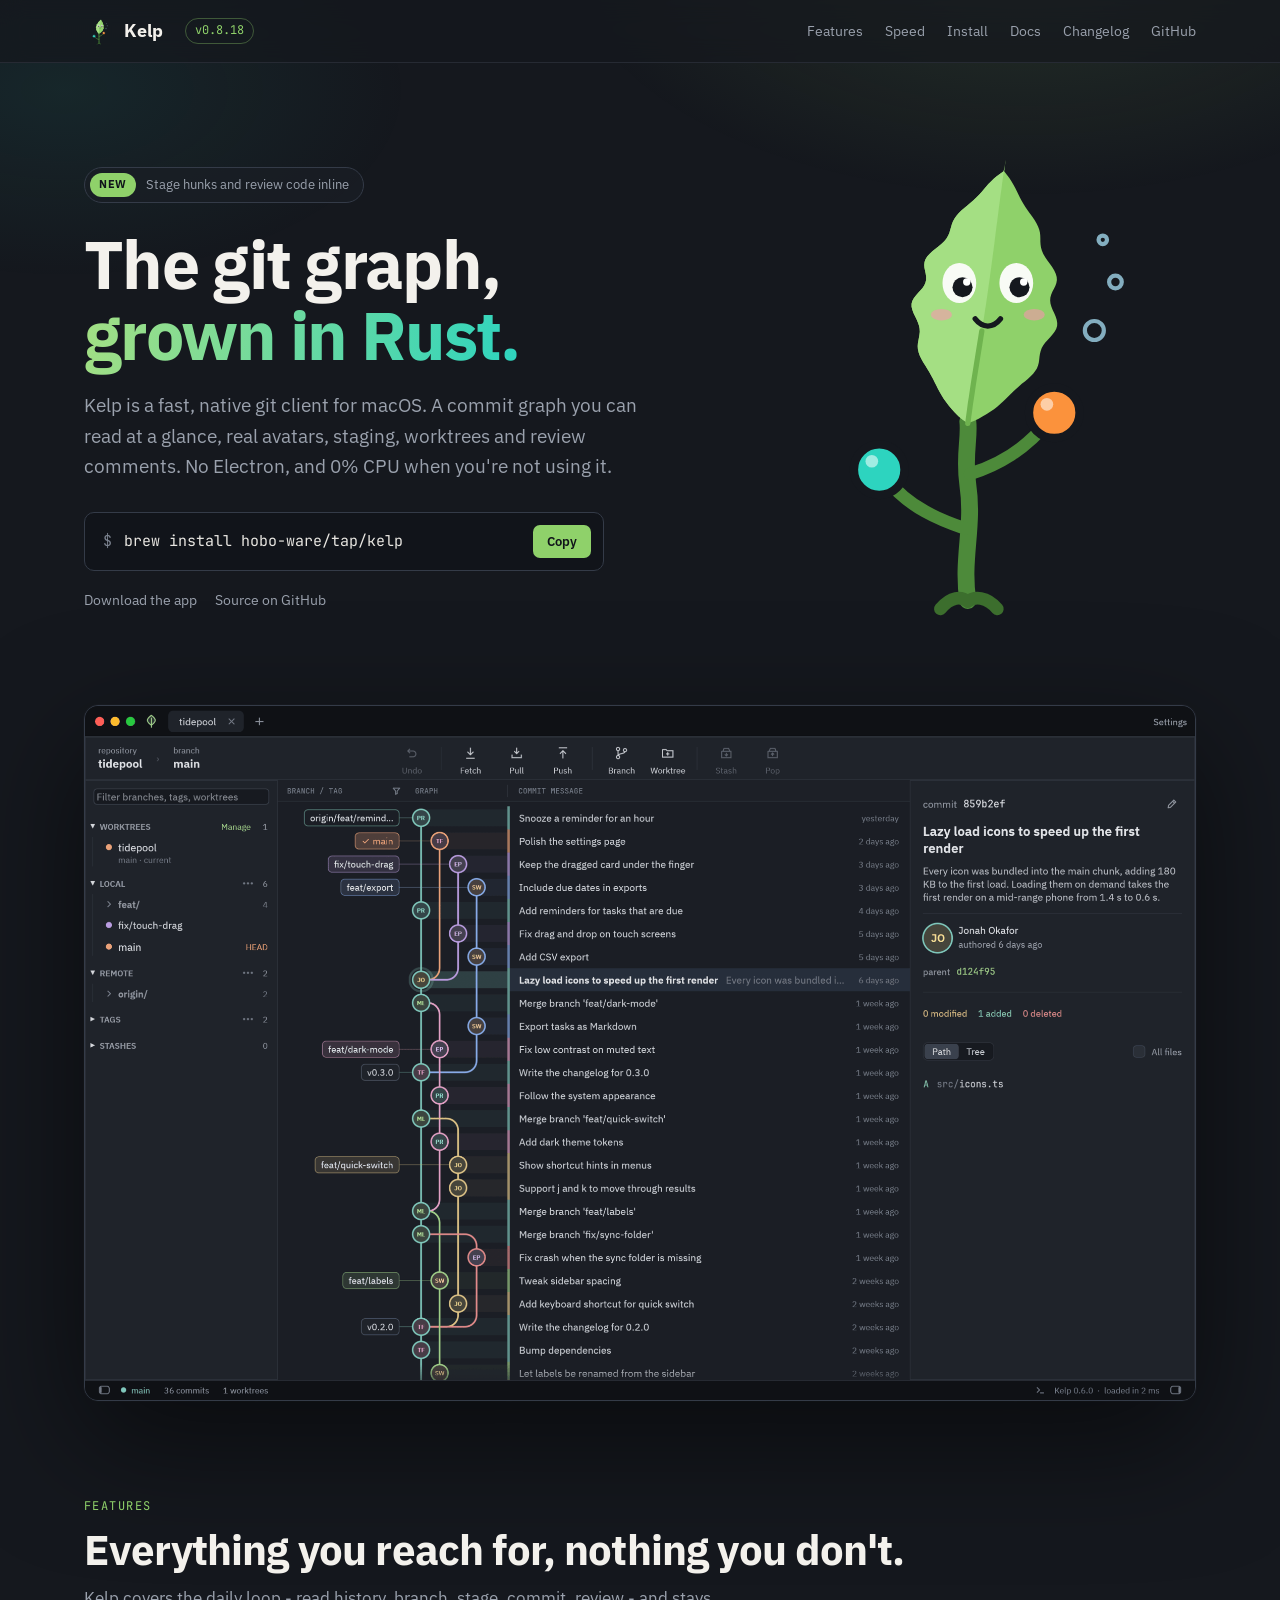
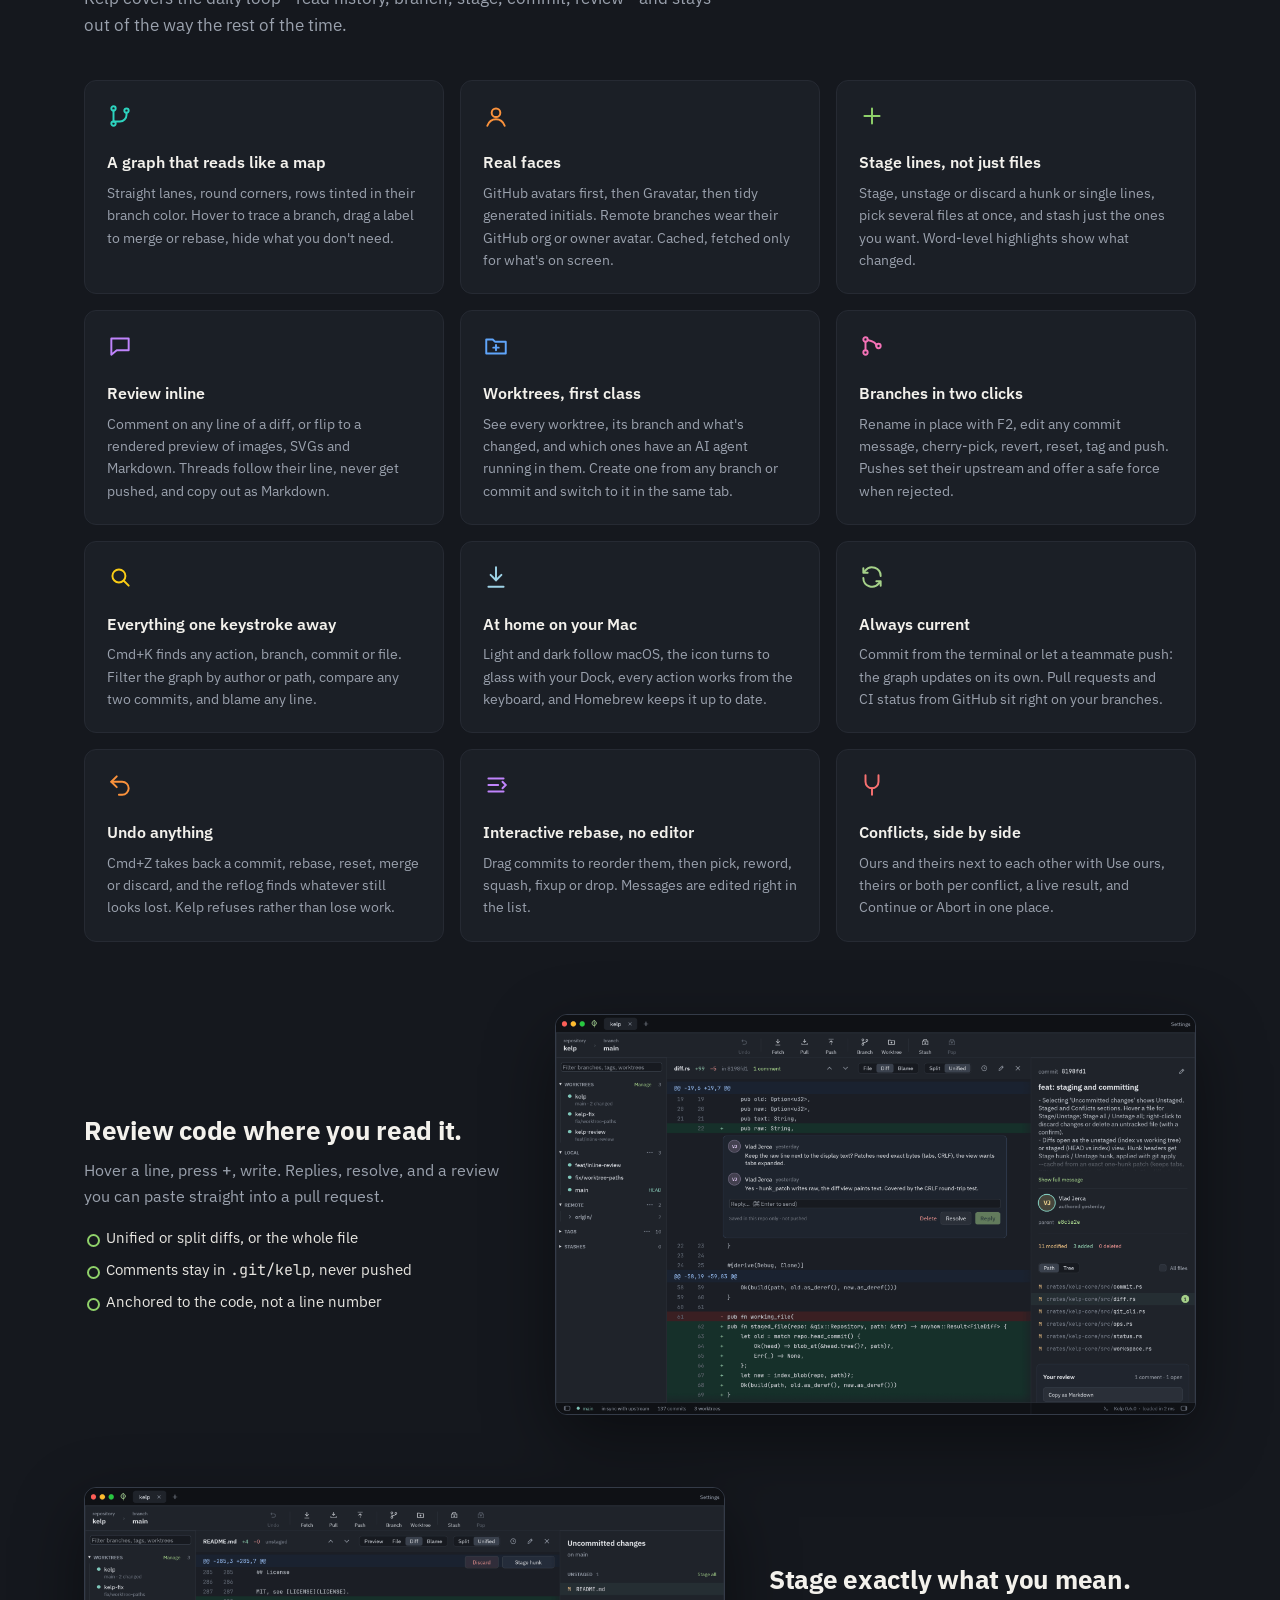
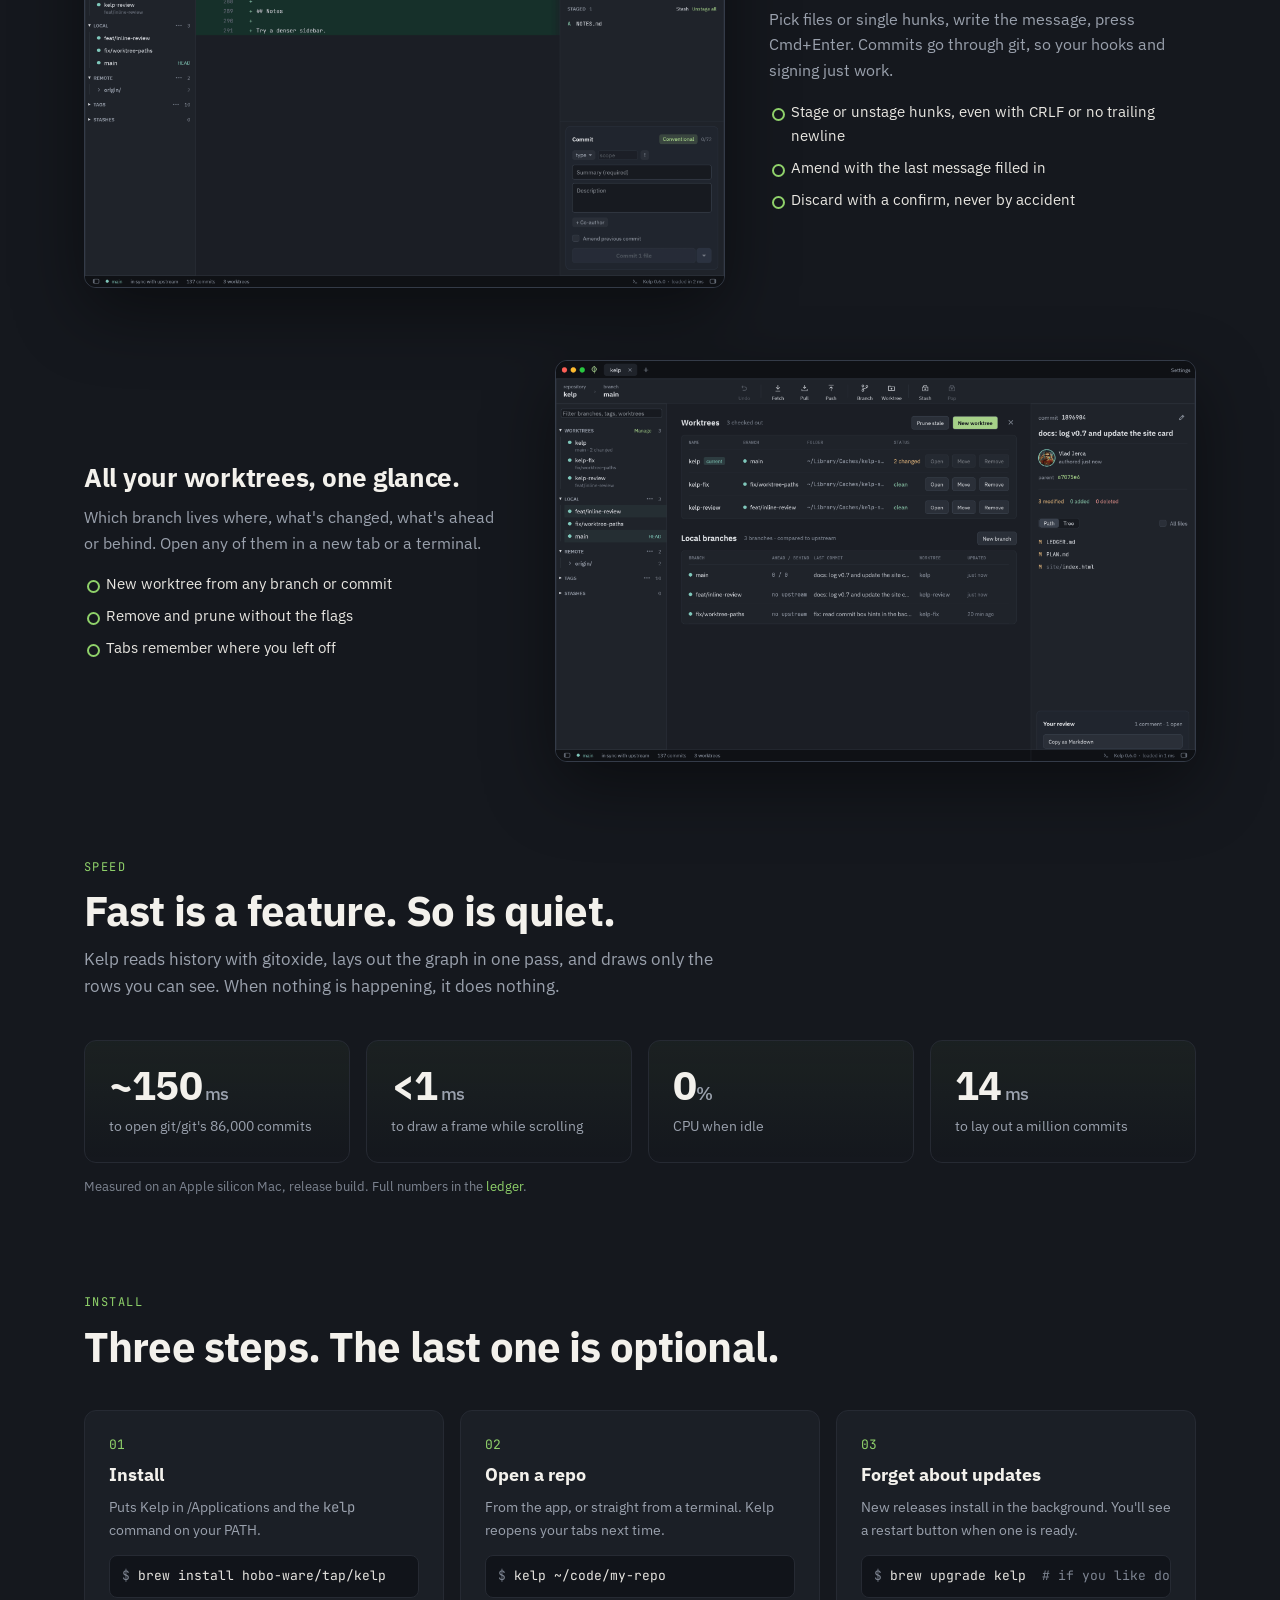
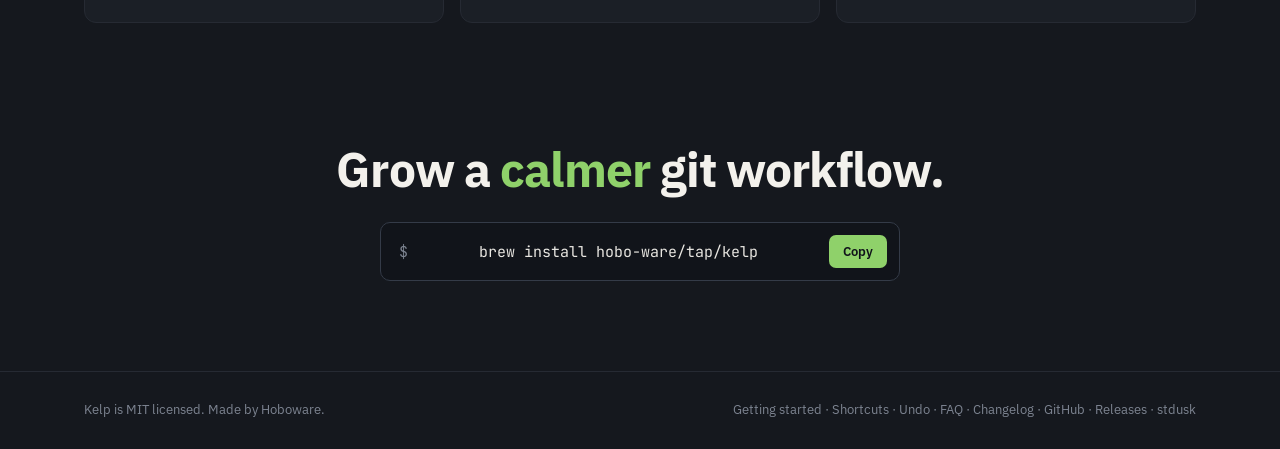
==== site/index.html @ 6b27764d "chore: release 0.8.18" ====
<!doctype html>
<html lang="en">
<head>
<meta charset="utf-8">
<meta name="viewport" content="width=device-width, initial-scale=1">
<title>Kelp - the git graph, grown in Rust</title>
<meta name="description" content="Kelp is a fast, native git client for macOS with a beautiful commit graph, real avatars, hunk staging, worktrees and inline review comments. Written in Rust. Opens 86k commits in about 150 ms and idles at 0% CPU.">
<link rel="canonical" href="https://kelp.hoboware.dev/">
<meta name="theme-color" content="#15181e">
<link rel="icon" type="image/png" href="favicon.png">
<link rel="apple-touch-icon" href="apple-touch-icon.png">
<meta property="og:site_name" content="Kelp">
<meta property="og:title" content="Kelp - the git graph, grown in Rust">
<meta property="og:description" content="A fast, native git client for macOS with a beautiful commit graph. 0% CPU when idle.">
<meta property="og:type" content="website">
<meta property="og:url" content="https://kelp.hoboware.dev/">
<meta property="og:image" content="https://kelp.hoboware.dev/kelp-og.png">
<meta property="og:image:width" content="1200">
<meta property="og:image:height" content="630">
<meta property="og:image:alt" content="Kelp, a kelp frond mascot, next to a colorful git commit graph">
<meta name="twitter:card" content="summary_large_image">
<meta name="twitter:title" content="Kelp - the git graph, grown in Rust">
<meta name="twitter:description" content="A fast, native git client for macOS with a beautiful commit graph. 0% CPU when idle.">
<meta name="twitter:image" content="https://kelp.hoboware.dev/kelp-og.png">
<script type="application/ld+json">
{
  "@context": "https://schema.org",
  "@type": "SoftwareApplication",
  "name": "Kelp",
  "description": "A fast, native git client for macOS with a beautiful commit graph, hunk staging, worktrees and inline review comments.",
  "applicationCategory": "DeveloperApplication",
  "operatingSystem": "macOS 12 or later",
  "softwareVersion": "0.8.18",
  "url": "https://kelp.hoboware.dev/",
  "downloadUrl": "https://github.com/Hobo-Ware/kelp/releases/latest",
  "installUrl": "https://kelp.hoboware.dev/#install",
  "image": "https://kelp.hoboware.dev/kelp-og.png",
  "screenshot": "https://kelp.hoboware.dev/shot-graph.png",
  "license": "https://opensource.org/licenses/MIT",
  "offers": { "@type": "Offer", "price": "0", "priceCurrency": "USD" },
  "author": { "@type": "Organization", "name": "Hoboware", "url": "https://github.com/Hobo-Ware" }
}
</script>
<link rel="preconnect" href="https://fonts.googleapis.com">
<link rel="preconnect" href="https://fonts.gstatic.com" crossorigin>
<link href="https://fonts.googleapis.com/css2?family=IBM+Plex+Sans:wght@400;500;600;700&family=JetBrains+Mono:wght@400;500&display=swap" rel="stylesheet">
<link rel="stylesheet" href="style.css">
</head>
<body>

<nav><div class="wrap">
  <a class="brand" href="#top"><img src="mascot.svg" alt="" width="30" height="30">Kelp</a>
  <span class="version">v0.8.18</span>
  <div class="navlinks">
    <a href="#features">Features</a>
    <a href="#speed">Speed</a>
    <a href="#install">Install</a>
    <a href="docs/getting-started.html">Docs</a>
    <a href="changelog.html">Changelog</a>
    <a class="gh" href="https://github.com/Hobo-Ware/kelp">GitHub</a>
  </div>
</div></nav>

<header class="hero" id="top"><div class="wrap">
  <div>
    <a class="pill" href="#review"><b>New</b> Stage hunks and review code inline</a>
    <h1>The git graph,<br><span class="kelp">grown in Rust.</span></h1>
    <p class="lede">Kelp is a fast, native git client for macOS. A commit graph you can read at a glance, real avatars, staging, worktrees and review comments. No Electron, and 0% CPU when you're not using it.</p>
    <div class="install"><span class="p">$</span><span class="txt">brew install hobo-ware/tap/kelp</span><button class="copy" type="button" data-copy="brew install hobo-ware/tap/kelp">Copy</button></div>
    <div class="ctas"><a href="https://github.com/Hobo-Ware/kelp/releases/latest">Download the app</a><a href="https://github.com/Hobo-Ware/kelp">Source on GitHub</a></div>
  </div>
  <div class="art">
    <svg class="mascot" viewBox="40 40 432 452" role="img" aria-label="Kelp, a kelp frond mascot whose air bladders are commit dots">
      <g class="m-stem"><g fill="none" stroke-linecap="round" stroke-linejoin="round">
    <path d="M256 470 C250 430 262 400 256 360 C252 332 258 316 256 300" stroke="#4d8a3a" stroke-width="16"/>
    <path d="M254 402 C230 394 200 382 178 354" stroke="#4d8a3a" stroke-width="12"/>
    <path d="M258 350 C284 342 312 326 332 300" stroke="#4d8a3a" stroke-width="12"/>
    <path d="M230 478 C240 466 250 466 256 471 C262 466 274 466 284 478" stroke="#3c6e2d" stroke-width="12"/>
  </g></g>
      <g class="m-blade"><path d="M256.0 302.0 L261.8 299.9 L266.3 297.7 L270.3 295.4 L274.0 293.2 L277.6 290.9 L280.9 288.6 L283.9 286.2 L286.8 283.8 L289.4 281.4 L291.9 279.0 L294.3 276.6 L296.7 274.2 L299.1 271.8 L301.7 269.4 L304.4 267.0 L307.2 264.6 L310.1 262.3 L312.9 259.9 L315.6 257.5 L318.0 255.1 L319.9 252.5 L321.5 250.0 L322.6 247.3 L323.3 244.5 L323.7 241.8 L324.0 239.0 L324.4 236.2 L325.1 233.4 L326.1 230.7 L327.6 228.0 L329.5 225.4 L331.7 222.9 L334.1 220.4 L336.3 217.8 L338.3 215.2 L339.8 212.6 L340.7 209.8 L340.8 206.9 L340.3 203.9 L339.3 200.8 L338.0 197.7 L336.5 194.6 L335.3 191.5 L334.4 188.5 L334.1 185.5 L334.3 182.6 L335.1 179.8 L336.3 177.1 L337.7 174.4 L339.0 171.7 L340.0 168.9 L340.5 166.1 L340.3 163.2 L339.4 160.2 L338.0 157.1 L336.0 153.9 L333.8 150.8 L331.5 147.6 L329.4 144.5 L327.6 141.4 L326.3 138.4 L325.4 135.4 L325.0 132.5 L324.8 129.7 L324.8 126.8 L324.7 124.0 L324.4 121.1 L323.7 118.2 L322.6 115.3 L321.1 112.3 L319.3 109.2 L317.2 106.2 L314.9 103.1 L312.7 100.0 L310.6 96.9 L308.7 93.8 L306.9 90.8 L305.4 87.8 L303.9 84.8 L302.4 81.8 L301.0 78.8 L299.3 75.7 L297.5 72.7 L295.4 69.5 L293.0 66.3 L290.5 63.1 L290.8 60.4 L291.2 57.6 L291.6 54.8 L292.0 52.0 L292.0 52.0 L291.5 54.8 L291.1 57.5 L290.5 60.3 L290.0 63.1 L286.7 65.4 L283.4 67.8 L280.6 70.2 L278.0 72.7 L275.5 75.2 L273.3 77.8 L271.1 80.3 L268.9 82.9 L266.5 85.4 L264.1 87.9 L261.4 90.4 L258.6 92.9 L255.6 95.4 L252.7 97.8 L249.9 100.3 L247.3 102.8 L245.1 105.4 L243.3 108.0 L241.9 110.6 L240.9 113.3 L240.1 116.1 L239.3 118.8 L238.5 121.5 L237.3 124.1 L235.8 126.7 L233.7 129.3 L231.2 131.7 L228.4 134.2 L225.4 136.6 L222.4 138.9 L219.7 141.4 L217.5 143.8 L215.9 146.4 L215.0 149.0 L214.7 151.8 L214.9 154.5 L215.5 157.4 L216.1 160.2 L216.5 163.0 L216.5 165.8 L215.9 168.5 L214.8 171.1 L213.1 173.6 L211.0 176.1 L208.8 178.5 L206.6 181.0 L204.8 183.4 L203.4 186.0 L202.7 188.7 L202.7 191.4 L203.4 194.3 L204.5 197.3 L205.9 200.3 L207.4 203.3 L208.7 206.3 L209.7 209.3 L210.3 212.2 L210.5 215.1 L210.2 217.8 L209.7 220.6 L209.2 223.4 L208.7 226.1 L208.5 228.9 L208.7 231.8 L209.4 234.8 L210.4 237.8 L211.9 240.9 L213.7 244.1 L215.7 247.3 L217.7 250.5 L219.6 253.7 L221.4 256.9 L223.1 260.0 L224.7 263.2 L226.3 266.3 L227.8 269.4 L229.5 272.6 L231.3 275.7 L233.3 278.9 L235.6 282.1 L238.1 285.4 L240.9 288.6 L243.9 291.9 L247.2 295.2 L250.9 298.5 L256.0 302.0 Z" fill="#8fd16a"/><path d="M256.0 302.0 L250.9 298.5 L247.2 295.2 L243.9 291.9 L240.9 288.6 L238.1 285.4 L235.6 282.1 L233.3 278.9 L231.3 275.7 L229.5 272.6 L227.8 269.4 L226.3 266.3 L224.7 263.2 L223.1 260.0 L221.4 256.9 L219.6 253.7 L217.7 250.5 L215.7 247.3 L213.7 244.1 L211.9 240.9 L210.4 237.8 L209.4 234.8 L208.7 231.8 L208.5 228.9 L208.7 226.1 L209.2 223.4 L209.7 220.6 L210.2 217.8 L210.5 215.1 L210.3 212.2 L209.7 209.3 L208.7 206.3 L207.4 203.3 L205.9 200.3 L204.5 197.3 L203.4 194.3 L202.7 191.4 L202.7 188.7 L203.4 186.0 L204.8 183.4 L206.6 181.0 L208.8 178.5 L211.0 176.1 L213.1 173.6 L214.8 171.1 L215.9 168.5 L216.5 165.8 L216.5 163.0 L216.1 160.2 L215.5 157.4 L214.9 154.5 L214.7 151.8 L215.0 149.0 L215.9 146.4 L217.5 143.8 L219.7 141.4 L222.4 138.9 L225.4 136.6 L228.4 134.2 L231.2 131.7 L233.7 129.3 L235.8 126.7 L237.3 124.1 L238.5 121.5 L239.3 118.8 L240.1 116.1 L240.9 113.3 L241.9 110.6 L243.3 108.0 L245.1 105.4 L247.3 102.8 L249.9 100.3 L252.7 97.8 L255.6 95.4 L258.6 92.9 L261.4 90.4 L264.1 87.9 L266.5 85.4 L268.9 82.9 L271.1 80.3 L273.3 77.8 L275.5 75.2 L278.0 72.7 L280.6 70.2 L283.4 67.8 L286.7 65.4 L290.0 63.1 L290.5 60.3 L291.1 57.5 L291.5 54.8 L292.0 52.0 L292.0 52.0 L291.6 54.8 L291.1 57.6 L290.7 60.3 L290.3 63.1 L289.8 65.9 L289.4 68.7 L289.0 71.4 L288.6 74.2 L288.3 77.0 L287.9 79.8 L287.5 82.6 L287.1 85.3 L286.7 88.1 L286.4 90.9 L286.0 93.7 L285.6 96.4 L285.3 99.2 L284.9 102.0 L284.6 104.8 L284.2 107.6 L283.9 110.3 L283.5 113.1 L283.1 115.9 L282.8 118.7 L282.4 121.4 L282.1 124.2 L281.7 127.0 L281.4 129.8 L281.0 132.6 L280.7 135.3 L280.3 138.1 L279.9 140.9 L279.6 143.7 L279.2 146.4 L278.8 149.2 L278.5 152.0 L278.1 154.8 L277.7 157.6 L277.3 160.3 L277.0 163.1 L276.6 165.9 L276.2 168.7 L275.8 171.4 L275.4 174.2 L275.0 177.0 L274.6 179.8 L274.2 182.6 L273.8 185.3 L273.4 188.1 L273.0 190.9 L272.5 193.7 L272.1 196.4 L271.7 199.2 L271.3 202.0 L270.8 204.8 L270.4 207.6 L270.0 210.3 L269.5 213.1 L269.1 215.9 L268.7 218.7 L268.2 221.4 L267.8 224.2 L267.3 227.0 L266.9 229.8 L266.4 232.6 L266.0 235.3 L265.5 238.1 L265.1 240.9 L264.7 243.7 L264.2 246.4 L263.8 249.2 L263.3 252.0 L262.9 254.8 L262.4 257.6 L262.0 260.3 L261.6 263.1 L261.1 265.9 L260.7 268.7 L260.3 271.4 L259.9 274.2 L259.5 277.0 L259.0 279.8 L258.6 282.6 L258.2 285.3 L257.8 288.1 L257.5 290.9 L257.1 293.7 L256.7 296.4 L256.4 299.2 L256.0 302.0 Z" fill="#a4df83"/><path d="M256.0 302.0 L256.8 295.8 L257.7 289.5 L258.5 283.2 L259.5 277.0 L260.4 270.8 L261.3 264.5 L262.3 258.2 L263.3 252.0 L264.3 245.8 L265.3 239.5 L266.3 233.2 L267.3 227.0 L268.3 220.8 L269.3 214.5" stroke="#6fb34f" stroke-width="5" fill="none" stroke-linecap="round"/><g transform="translate(19.0 -9.0)">
    <ellipse cx="229" cy="178" rx="16" ry="19" fill="#f8fbf5"/>
    <ellipse cx="283" cy="178" rx="16" ry="19" fill="#f8fbf5"/>
    <circle cx="232" cy="182" r="9.5" fill="#15181e"/>
    <circle cx="286" cy="182" r="9.5" fill="#15181e"/>
    <circle cx="236" cy="177" r="3.5" fill="#ffffff"/>
    <circle cx="290" cy="177" r="3.5" fill="#ffffff"/>
    <ellipse cx="212" cy="208" rx="10" ry="5.5" fill="#ff8fb3" opacity="0.55"/>
    <ellipse cx="300" cy="208" rx="10" ry="5.5" fill="#ff8fb3" opacity="0.55"/>
    <path d="M244 212 C251 221 261 221 268 212" stroke="#15181e" stroke-width="5" fill="none" stroke-linecap="round"/>
  </g></g>
      <g class="m-bulb m-bulb-a"><circle cx="172" cy="346" r="24" fill="#2dd4bf" stroke="#15181e" stroke-width="8"/><circle cx="165" cy="338" r="6" fill="#ffffff" opacity="0.55"/></g>
      <g class="m-bulb m-bulb-b"><circle cx="338" cy="292" r="24" fill="#fb923c" stroke="#15181e" stroke-width="8"/><circle cx="331" cy="284" r="6" fill="#ffffff" opacity="0.55"/></g>
      <g class="m-bubbles"><g fill="none" stroke="#9fd4e8" stroke-width="4" opacity="0.8">
    <circle cx="376" cy="214" r="9"/>
    <circle cx="396" cy="168" r="6"/>
    <circle cx="384" cy="128" r="4"/>
  </g></g>
    </svg>
  </div>
</div></header>

<div class="wrap">
  <div class="window">
    <img src="shot-graph.png" width="2200" height="1375" alt="Kelp showing a project's commit graph: colored lanes for feature branches with rounded merges, author avatars, branch and tag labels and the details of a selected commit">
  </div>
</div>

<section id="features"><div class="wrap">
  <p class="eyebrow">Features</p>
  <h2>Everything you reach for, nothing you don't.</h2>
  <p class="sub">Kelp covers the daily loop - read history, branch, stage, commit, review - and stays out of the way the rest of the time.</p>
  <div class="grid">
    <div class="card">
      <svg viewBox="0 0 24 24" fill="none" stroke="#2dd4bf" stroke-width="1.8" stroke-linecap="round"><circle cx="6" cy="5" r="2"/><circle cx="6" cy="19" r="2"/><circle cx="18" cy="7" r="2"/><path d="M6 7v10M18 9v2a6 6 0 0 1-6 6H6"/></svg>
      <h3>A graph that reads like a map</h3><p>Straight lanes, round corners, rows tinted in their branch color. Hover to trace a branch, drag a label to merge or rebase, hide what you don't need.</p>
    </div>
    <div class="card">
      <svg viewBox="0 0 24 24" fill="none" stroke="#fb923c" stroke-width="1.8"><circle cx="12" cy="9" r="4"/><path d="M4 21c1.5-4 4.5-6 8-6s6.5 2 8 6" stroke-linecap="round"/></svg>
      <h3>Real faces</h3><p>GitHub avatars first, then Gravatar, then tidy generated initials. Remote branches wear their GitHub org or owner avatar. Cached, fetched only for what's on screen.</p>
    </div>
    <div class="card">
      <svg viewBox="0 0 24 24" fill="none" stroke="#8fd16a" stroke-width="1.8" stroke-linecap="round"><path d="M12 5v14M5 12h14"/></svg>
      <h3>Stage lines, not just files</h3><p>Stage, unstage or discard a hunk or single lines, pick several files at once, and stash just the ones you want. Word-level highlights show what changed.</p>
    </div>
    <div class="card">
      <svg viewBox="0 0 24 24" fill="none" stroke="#c084fc" stroke-width="1.8" stroke-linejoin="round"><path d="M4 5h16v11H9l-5 4z"/></svg>
      <h3>Review inline</h3><p>Comment on any line of a diff, or flip to a rendered preview of images, SVGs and Markdown. Threads follow their line, never get pushed, and copy out as Markdown.</p>
    </div>
    <div class="card">
      <svg viewBox="0 0 24 24" fill="none" stroke="#60a5fa" stroke-width="1.8" stroke-linejoin="round"><path d="M3 6h6l2 2h10v11H3z"/><path d="M12 11v5M9.5 13.5h5" stroke-linecap="round"/></svg>
      <h3>Worktrees, first class</h3><p>See every worktree, its branch and what's changed, and which ones have an AI agent running in them. Create one from any branch or commit and switch to it in the same tab.</p>
    </div>
    <div class="card">
      <svg viewBox="0 0 24 24" fill="none" stroke="#f472b6" stroke-width="1.8" stroke-linecap="round"><circle cx="6" cy="6" r="2"/><circle cx="6" cy="18" r="2"/><circle cx="18" cy="12" r="2"/><path d="M6 8v8M8 6.5c5 1 8 2.5 8 5.5"/></svg>
      <h3>Branches in two clicks</h3><p>Rename in place with F2, edit any commit message, cherry-pick, revert, reset, tag and push. Pushes set their upstream and offer a safe force when rejected.</p>
    </div>
    <div class="card">
      <svg viewBox="0 0 24 24" fill="none" stroke="#facc15" stroke-width="1.8" stroke-linecap="round"><circle cx="11" cy="11" r="6"/><path d="M20 20l-4.5-4.5"/></svg>
      <h3>Everything one keystroke away</h3><p>Cmd+K finds any action, branch, commit or file. Filter the graph by author or path, compare any two commits, and blame any line.</p>
    </div>
    <div class="card">
      <svg viewBox="0 0 24 24" fill="none" stroke="#9fd4e8" stroke-width="1.8" stroke-linecap="round"><path d="M12 3v12M7 10l5 5 5-5M5 21h14"/></svg>
      <h3>At home on your Mac</h3><p>Light and dark follow macOS, the icon turns to glass with your Dock, every action works from the keyboard, and Homebrew keeps it up to date.</p>
    </div>
    <div class="card">
      <svg viewBox="0 0 24 24" fill="none" stroke="#a6d189" stroke-width="1.8" stroke-linecap="round" stroke-linejoin="round"><path d="M20 11a8 8 0 0 0-14.3-4.9L4 8M4 4v4h4M4 13a8 8 0 0 0 14.3 4.9L20 16M20 20v-4h-4"/></svg>
      <h3>Always current</h3><p>Commit from the terminal or let a teammate push: the graph updates on its own. Pull requests and CI status from GitHub sit right on your branches.</p>
    </div>
    <div class="card">
      <svg viewBox="0 0 24 24" fill="none" stroke="#fb923c" stroke-width="1.8" stroke-linecap="round" stroke-linejoin="round"><path d="M9 14L4 9l5-5"/><path d="M4 9h10a6 6 0 0 1 0 12h-3"/></svg>
      <h3>Undo anything</h3><p>Cmd+Z takes back a commit, rebase, reset, merge or discard, and the reflog finds whatever still looks lost. Kelp refuses rather than lose work.</p>
    </div>
    <div class="card">
      <svg viewBox="0 0 24 24" fill="none" stroke="#c084fc" stroke-width="1.8" stroke-linecap="round"><path d="M5 6h14M5 12h9M5 18h14"/><path d="M18 9l3 3-3 3"/></svg>
      <h3>Interactive rebase, no editor</h3><p>Drag commits to reorder them, then pick, reword, squash, fixup or drop. Messages are edited right in the list.</p>
    </div>
    <div class="card">
      <svg viewBox="0 0 24 24" fill="none" stroke="#f87171" stroke-width="1.8" stroke-linecap="round"><path d="M6 3v6a6 6 0 0 0 6 6 6 6 0 0 0 6-6V3"/><path d="M12 15v6"/></svg>
      <h3>Conflicts, side by side</h3><p>Ours and theirs next to each other with Use ours, theirs or both per conflict, a live result, and Continue or Abort in one place.</p>
    </div>
  </div>

  <div class="row" id="review">
    <div class="text">
      <h3>Review code where you read it.</h3>
      <p>Hover a line, press <span class="mono">+</span>, write. Replies, resolve, and a review you can paste straight into a pull request.</p>
      <ul><li>Unified or split diffs, or the whole file</li><li>Comments stay in <span class="mono">.git/kelp</span>, never pushed</li><li>Anchored to the code, not a line number</li></ul>
    </div>
    <div class="shot"><img src="shot-review.png" width="2200" height="1375" loading="lazy" alt="A Rust diff in Kelp with an inline review thread"></div>
  </div>

  <div class="row flip">
    <div class="text">
      <h3>Stage exactly what you mean.</h3>
      <p>Pick files or single hunks, write the message, press Cmd+Enter. Commits go through git, so your hooks and signing just work.</p>
      <ul><li>Stage or unstage hunks, even with CRLF or no trailing newline</li><li>Amend with the last message filled in</li><li>Discard with a confirm, never by accident</li></ul>
    </div>
    <div class="shot"><img src="shot-staging.png" width="2200" height="1375" loading="lazy" alt="Kelp's staging panel with unstaged and staged files and a commit box"></div>
  </div>

  <div class="row">
    <div class="text">
      <h3>All your worktrees, one glance.</h3>
      <p>Which branch lives where, what's changed, what's ahead or behind. Open any of them in a new tab or a terminal.</p>
      <ul><li>New worktree from any branch or commit</li><li>Remove and prune without the flags</li><li>Tabs remember where you left off</li></ul>
    </div>
    <div class="shot"><img src="shot-worktrees.png" width="2200" height="1375" loading="lazy" alt="Kelp's worktrees page listing worktrees and local branches"></div>
  </div>
</div></section>

<section id="speed"><div class="wrap">
  <p class="eyebrow">Speed</p>
  <h2>Fast is a feature. So is quiet.</h2>
  <p class="sub">Kelp reads history with gitoxide, lays out the graph in one pass, and draws only the rows you can see. When nothing is happening, it does nothing.</p>
  <div class="stats">
    <div class="stat"><b>~150<small> ms</small></b><span>to open git/git's 86,000 commits</span></div>
    <div class="stat"><b>&lt;1<small> ms</small></b><span>to draw a frame while scrolling</span></div>
    <div class="stat"><b>0<small>%</small></b><span>CPU when idle</span></div>
    <div class="stat"><b>14<small> ms</small></b><span>to lay out a million commits</span></div>
  </div>
  <p class="note">Measured on an Apple silicon Mac, release build. Full numbers in the <a class="kelp" href="https://github.com/Hobo-Ware/kelp/blob/main/LEDGER.md">ledger</a>.</p>
</div></section>

<section id="install"><div class="wrap">
  <p class="eyebrow">Install</p>
  <h2>Three steps. The last one is optional.</h2>
  <div class="steps">
    <div class="step"><div class="num">01</div><h4>Install</h4><p>Puts Kelp in /Applications and the <span class="mono">kelp</span> command on your PATH.</p><pre><span class="p">$</span> brew install hobo-ware/tap/kelp</pre></div>
    <div class="step"><div class="num">02</div><h4>Open a repo</h4><p>From the app, or straight from a terminal. Kelp reopens your tabs next time.</p><pre><span class="p">$</span> kelp ~/code/my-repo</pre></div>
    <div class="step"><div class="num">03</div><h4>Forget about updates</h4><p>New releases install in the background. You'll see a restart button when one is ready.</p><pre><span class="p">$</span> brew upgrade kelp  <span class="p"># if you like doing it yourself</span></pre></div>
  </div>
</div></section>

<div class="closing"><div class="wrap">
  <h2>Grow a <span class="kelp">calmer</span> git workflow.</h2>
  <div class="install"><span class="p">$</span><span class="txt">brew install hobo-ware/tap/kelp</span><button class="copy" type="button" data-copy="brew install hobo-ware/tap/kelp">Copy</button></div>
</div></div>

<footer><div class="wrap">
  <span>Kelp is MIT licensed. Made by <a href="https://github.com/Hobo-Ware">Hoboware</a>.</span>
  <span><a href="docs/getting-started.html">Getting started</a> · <a href="docs/shortcuts.html">Shortcuts</a> · <a href="docs/undo.html">Undo</a> · <a href="docs/faq.html">FAQ</a> · <a href="changelog.html">Changelog</a> · <a href="https://github.com/Hobo-Ware/kelp">GitHub</a> · <a href="https://github.com/Hobo-Ware/kelp/releases">Releases</a> · <a href="https://stdusk.hoboware.dev">stdusk</a></span>
</div></footer>

<script>
document.querySelectorAll('[data-copy]').forEach(function (button) {
  button.addEventListener('click', function () {
    navigator.clipboard.writeText(button.dataset.copy).then(function () {
      button.textContent = 'Copied';
      setTimeout(function () { button.textContent = 'Copy'; }, 1600);
    });
  });
});
</script>
</body>
</html>
---- site/style.css ----
:root{
  --bg:#15181e; --bg2:#1a1d24; --panel:#1b1f26; --line:#262a33; --line2:#343b48;
  --fg:#e8e6e1; --strong:#f3f1ec; --muted:#9aa1ad; --dim:#7d8491;
  --kelp:#8fd16a; --kelp2:#a4df83; --teal:#2dd4bf; --orange:#fb923c; --violet:#c084fc; --blue:#60a5fa; --pink:#f472b6;
  --sans:"IBM Plex Sans",-apple-system,BlinkMacSystemFont,"Segoe UI",Helvetica,Arial,sans-serif;
  --mono:"JetBrains Mono",ui-monospace,"SF Mono",Menlo,monospace;
}
*{box-sizing:border-box;margin:0;padding:0}
html{scroll-behavior:smooth}
body{background:var(--bg);color:var(--fg);font-family:var(--sans);line-height:1.6;-webkit-font-smoothing:antialiased;overflow-x:hidden}
body::before{content:"";position:fixed;inset:0;z-index:-1;pointer-events:none;
  background:radial-gradient(60vw 45vh at 80% -5%,rgba(143,209,106,.13),transparent 60%),
             radial-gradient(45vw 35vh at 5% 10%,rgba(45,212,191,.08),transparent 60%)}
a{color:inherit;text-decoration:none}
img{display:block;max-width:100%;height:auto}
.wrap{max-width:1160px;margin:0 auto;padding:0 24px}
@media(max-width:520px){.wrap{padding:0 16px}.install{font-size:13px}}
.mono{font-family:var(--mono)}
.kelp{color:var(--kelp)}

nav{position:sticky;top:0;z-index:10;backdrop-filter:blur(12px);-webkit-backdrop-filter:blur(12px);background:rgba(21,24,30,.72);border-bottom:1px solid var(--line)}
nav .wrap{display:flex;align-items:center;gap:22px;height:62px}
.brand{display:flex;align-items:center;gap:10px;font-weight:700;font-size:18px;color:var(--strong)}
.brand img{width:30px;height:30px}
.version{font-family:var(--mono);font-size:12px;color:var(--kelp);border:1px solid rgba(143,209,106,.35);border-radius:99px;padding:2px 9px}
.navlinks{margin-left:auto;display:flex;gap:22px;font-size:14px;color:var(--muted)}
.navlinks a:hover{color:var(--strong)}
@media(max-width:640px){.navlinks a:not(.gh){display:none}}

.hero{padding:84px 0 40px}
.hero .wrap{display:grid;grid-template-columns:1.15fr .85fr;gap:40px;align-items:center}
@media(max-width:860px){.hero .wrap{grid-template-columns:1fr}.hero .art{order:-1;max-width:260px;margin:0 auto}}
.pill{display:inline-flex;align-items:center;gap:10px;font-size:13px;color:var(--muted);border:1px solid var(--line2);background:rgba(27,31,38,.7);border-radius:99px;padding:5px 14px 5px 5px;margin-bottom:26px}
.pill b{font-size:11px;letter-spacing:.06em;text-transform:uppercase;color:#10131a;background:var(--kelp);padding:3px 9px;border-radius:99px}
h1{font-size:clamp(40px,6vw,68px);line-height:1.04;letter-spacing:-.025em;font-weight:700;color:var(--strong)}
h1 .kelp{background:linear-gradient(100deg,var(--kelp2),var(--teal));-webkit-background-clip:text;background-clip:text;color:transparent}
.lede{margin-top:20px;font-size:19px;color:var(--muted);max-width:560px}
.install{margin-top:30px;display:flex;align-items:center;gap:12px;background:#11141a;border:1px solid var(--line2);border-radius:10px;padding:12px 12px 12px 18px;max-width:520px;font-family:var(--mono);font-size:15px}
.install .p{color:var(--dim)}
.install .txt{flex:1;min-width:0;white-space:nowrap;overflow:auto}
.hero .wrap>*,.row>*,.grid>*,.steps>*,.stats>*{min-width:0}
.copy{font-family:var(--sans);font-size:13px;font-weight:600;color:#10131a;background:var(--kelp);border:0;border-radius:7px;padding:8px 14px;cursor:pointer}
.copy:hover{background:var(--kelp2)}
.ctas{margin-top:18px;display:flex;gap:18px;font-size:14px;color:var(--muted)}
.ctas a:hover{color:var(--strong)}

.mascot{width:100%;height:auto;overflow:visible}
.m-blade{transform-box:view-box;transform-origin:256px 300px;animation:sway 5.5s ease-in-out infinite}
.m-stem{transform-box:view-box;transform-origin:256px 470px;animation:sway-soft 5.5s ease-in-out infinite}
.m-bulb-a{animation:bob 3.2s ease-in-out infinite}
.m-bulb-b{animation:bob 3.6s ease-in-out -1.4s infinite}
.m-bubbles circle{animation:rise 4.8s ease-in infinite}
.m-bubbles circle:nth-child(2){animation-delay:-1.6s}
.m-bubbles circle:nth-child(3){animation-delay:-3.2s}
@keyframes sway{0%,100%{transform:rotate(-3.5deg)}50%{transform:rotate(3.5deg)}}
@keyframes sway-soft{0%,100%{transform:rotate(-1.2deg)}50%{transform:rotate(1.2deg)}}
@keyframes bob{0%,100%{transform:translateY(-4px)}50%{transform:translateY(5px)}}
@keyframes rise{0%{transform:translateY(40px);opacity:0}15%{opacity:.9}100%{transform:translateY(-120px);opacity:0}}
@media (prefers-reduced-motion:reduce){.mascot *{animation:none!important}}

.window{margin:34px auto 0;border:1px solid var(--line2);border-radius:14px;overflow:hidden;background:var(--panel);box-shadow:0 40px 120px rgba(0,0,0,.55),0 0 0 1px rgba(255,255,255,.02)}

section{padding:96px 0 0}
.eyebrow{font-family:var(--mono);font-size:12px;letter-spacing:.12em;color:var(--kelp);text-transform:uppercase}
h2{margin-top:10px;font-size:clamp(28px,4vw,42px);line-height:1.12;letter-spacing:-.02em;color:var(--strong);font-weight:700}
.sub{margin-top:12px;font-size:17px;color:var(--muted);max-width:640px}

.grid{margin-top:40px;display:grid;grid-template-columns:repeat(3,minmax(0,1fr));gap:16px}
@media(max-width:980px){.grid{grid-template-columns:repeat(2,minmax(0,1fr))}}
@media(max-width:560px){.grid{grid-template-columns:1fr}}
.card{background:var(--panel);border:1px solid var(--line);border-radius:12px;padding:22px}
.card svg{width:26px;height:26px;margin-bottom:14px}
.card h3{font-size:16px;color:var(--strong);font-weight:600}
.card p{margin-top:6px;font-size:14px;color:var(--muted)}

.row{margin-top:72px;display:grid;grid-template-columns:.8fr 1.2fr;gap:44px;align-items:center}
.row.flip{grid-template-columns:1.2fr .8fr}
.row.flip .text{order:2}
@media(max-width:900px){.row,.row.flip{grid-template-columns:1fr}.row.flip .text{order:0}}
.row h3{font-size:26px;line-height:1.2;color:var(--strong);letter-spacing:-.01em}
.row p{margin-top:12px;color:var(--muted)}
.row ul{margin-top:16px;list-style:none;display:grid;gap:8px;font-size:15px}
.row li{padding-left:22px;position:relative}
.row li::before{content:"";position:absolute;left:3px;top:.55em;width:9px;height:9px;border-radius:50%;border:2px solid var(--kelp)}
.shot{border:1px solid var(--line2);border-radius:12px;overflow:hidden;box-shadow:0 24px 70px rgba(0,0,0,.45)}

.stats{margin-top:40px;display:grid;grid-template-columns:repeat(4,minmax(0,1fr));gap:16px}
@media(max-width:900px){.stats{grid-template-columns:repeat(2,minmax(0,1fr))}}
.stat{border:1px solid var(--line);border-radius:12px;padding:24px;background:linear-gradient(180deg,rgba(143,209,106,.05),transparent)}
.stat b{display:block;font-size:40px;line-height:1;color:var(--strong);font-weight:700;letter-spacing:-.02em}
.stat b small{font-size:18px;color:var(--muted);font-weight:500}
.stat span{display:block;margin-top:10px;font-size:14px;color:var(--muted)}
.note{margin-top:14px;font-size:13px;color:var(--dim)}

.steps{margin-top:40px;display:grid;grid-template-columns:repeat(3,minmax(0,1fr));gap:16px}
@media(max-width:900px){.steps{grid-template-columns:1fr}}
.step{background:var(--panel);border:1px solid var(--line);border-radius:12px;padding:24px}
.num{font-family:var(--mono);color:var(--kelp);font-size:13px}
.step h4{margin-top:6px;font-size:18px;color:var(--strong)}
.step p{margin-top:6px;font-size:14px;color:var(--muted)}
.step pre{margin-top:14px;font-family:var(--mono);font-size:13px;background:#11141a;border:1px solid var(--line);border-radius:8px;padding:10px 12px;overflow:auto;color:var(--fg)}
.step pre .p{color:var(--dim)}

.closing{padding:110px 0 90px;text-align:center}
.closing h2{font-size:clamp(30px,4.5vw,48px)}
.closing .install{margin:26px auto 0}
footer{border-top:1px solid var(--line);padding:28px 0;font-size:13px;color:var(--dim)}
footer .wrap{display:flex;flex-wrap:wrap;gap:18px;justify-content:space-between}
footer a:hover{color:var(--strong)}

.navlinks a[aria-current]{color:var(--strong)}
.doc{padding:64px 0 90px}
.doc .wrap{max-width:820px}
.doc h1{font-size:clamp(34px,5vw,48px)}
.doc .lede{font-size:18px}
.doc h2{margin-top:52px;font-size:clamp(22px,3vw,28px)}
.doc h3{margin-top:28px;font-size:18px;color:var(--strong);font-weight:600}
.doc p,.doc ul,.doc ol,.doc table,.doc pre{margin-top:14px}
.doc p,.doc li{color:var(--fg)}
.doc ul,.doc ol{padding-left:22px}
.doc li+li{margin-top:6px}
.doc a:not(.brand){color:var(--kelp);text-decoration:underline;text-decoration-color:rgba(143,209,106,.4);text-underline-offset:3px}
.doc a:not(.brand):hover{text-decoration-color:var(--kelp)}
.doc code{font-family:var(--mono);font-size:.88em;background:#11141a;border:1px solid var(--line);border-radius:5px;padding:1px 5px}
.doc pre{font-family:var(--mono);font-size:14px;background:#11141a;border:1px solid var(--line2);border-radius:10px;padding:12px 16px;overflow:auto;color:var(--fg)}
.doc pre code{background:none;border:0;padding:0;font-size:inherit}
.doc pre .p{color:var(--dim)}
.doc .muted{color:var(--muted)}
.doc table{width:100%;border-collapse:collapse;font-size:15px}
.doc th{text-align:left;font-size:12px;letter-spacing:.08em;text-transform:uppercase;color:var(--muted);font-weight:600;padding:0 12px 8px 0;border-bottom:1px solid var(--line2)}
.doc td{padding:9px 12px 9px 0;border-bottom:1px solid var(--line);vertical-align:top}
.doc td:first-child{width:40%}
@media(max-width:560px){.doc td:first-child{width:auto}.doc table,.doc thead,.doc tbody,.doc tr,.doc td{display:block}.doc thead{display:none}.doc td{border:0;padding:2px 0}.doc tr{padding:10px 0;border-bottom:1px solid var(--line)}}
kbd{font-family:var(--mono);font-size:12.5px;color:var(--strong);background:var(--panel);border:1px solid var(--line2);border-bottom-width:2px;border-radius:5px;padding:1px 6px;white-space:nowrap}
.doc .release{margin-top:40px;padding-top:28px;border-top:1px solid var(--line)}
.doc .release:first-of-type{border-top:0;padding-top:0}
.doc .release h2{margin-top:0;display:flex;flex-wrap:wrap;align-items:baseline;gap:12px}
.doc .release time{font-family:var(--mono);font-size:13px;color:var(--dim);font-weight:400;letter-spacing:0}
.doc .callout{margin-top:18px;background:var(--panel);border:1px solid var(--line);border-left:3px solid var(--kelp);border-radius:10px;padding:14px 18px;color:var(--muted)}
.doc .toc{margin-top:22px;display:flex;flex-wrap:wrap;gap:8px 18px;font-size:14px}
.doc dl dt{margin-top:26px;font-weight:600;color:var(--strong);font-size:17px}
.doc dl dd{margin-top:8px}
.doc dl dd p:first-child{margin-top:0}
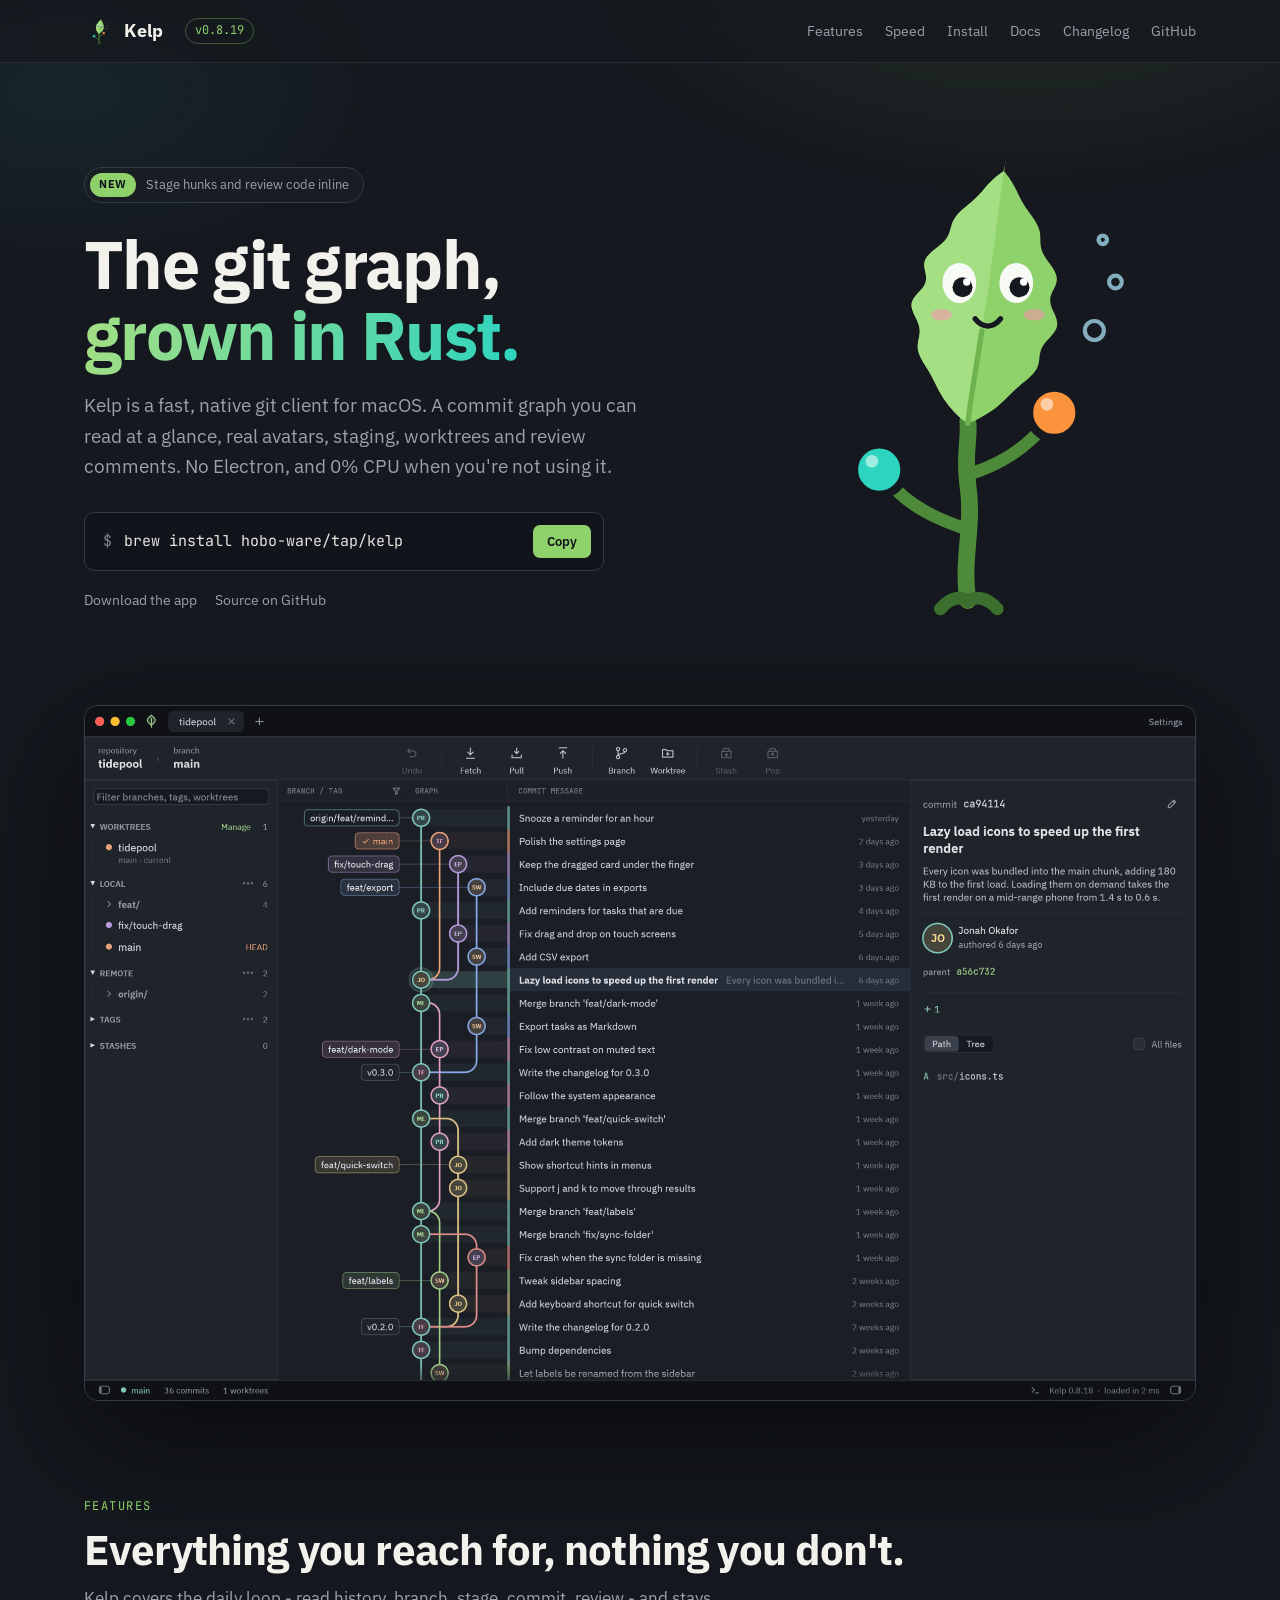
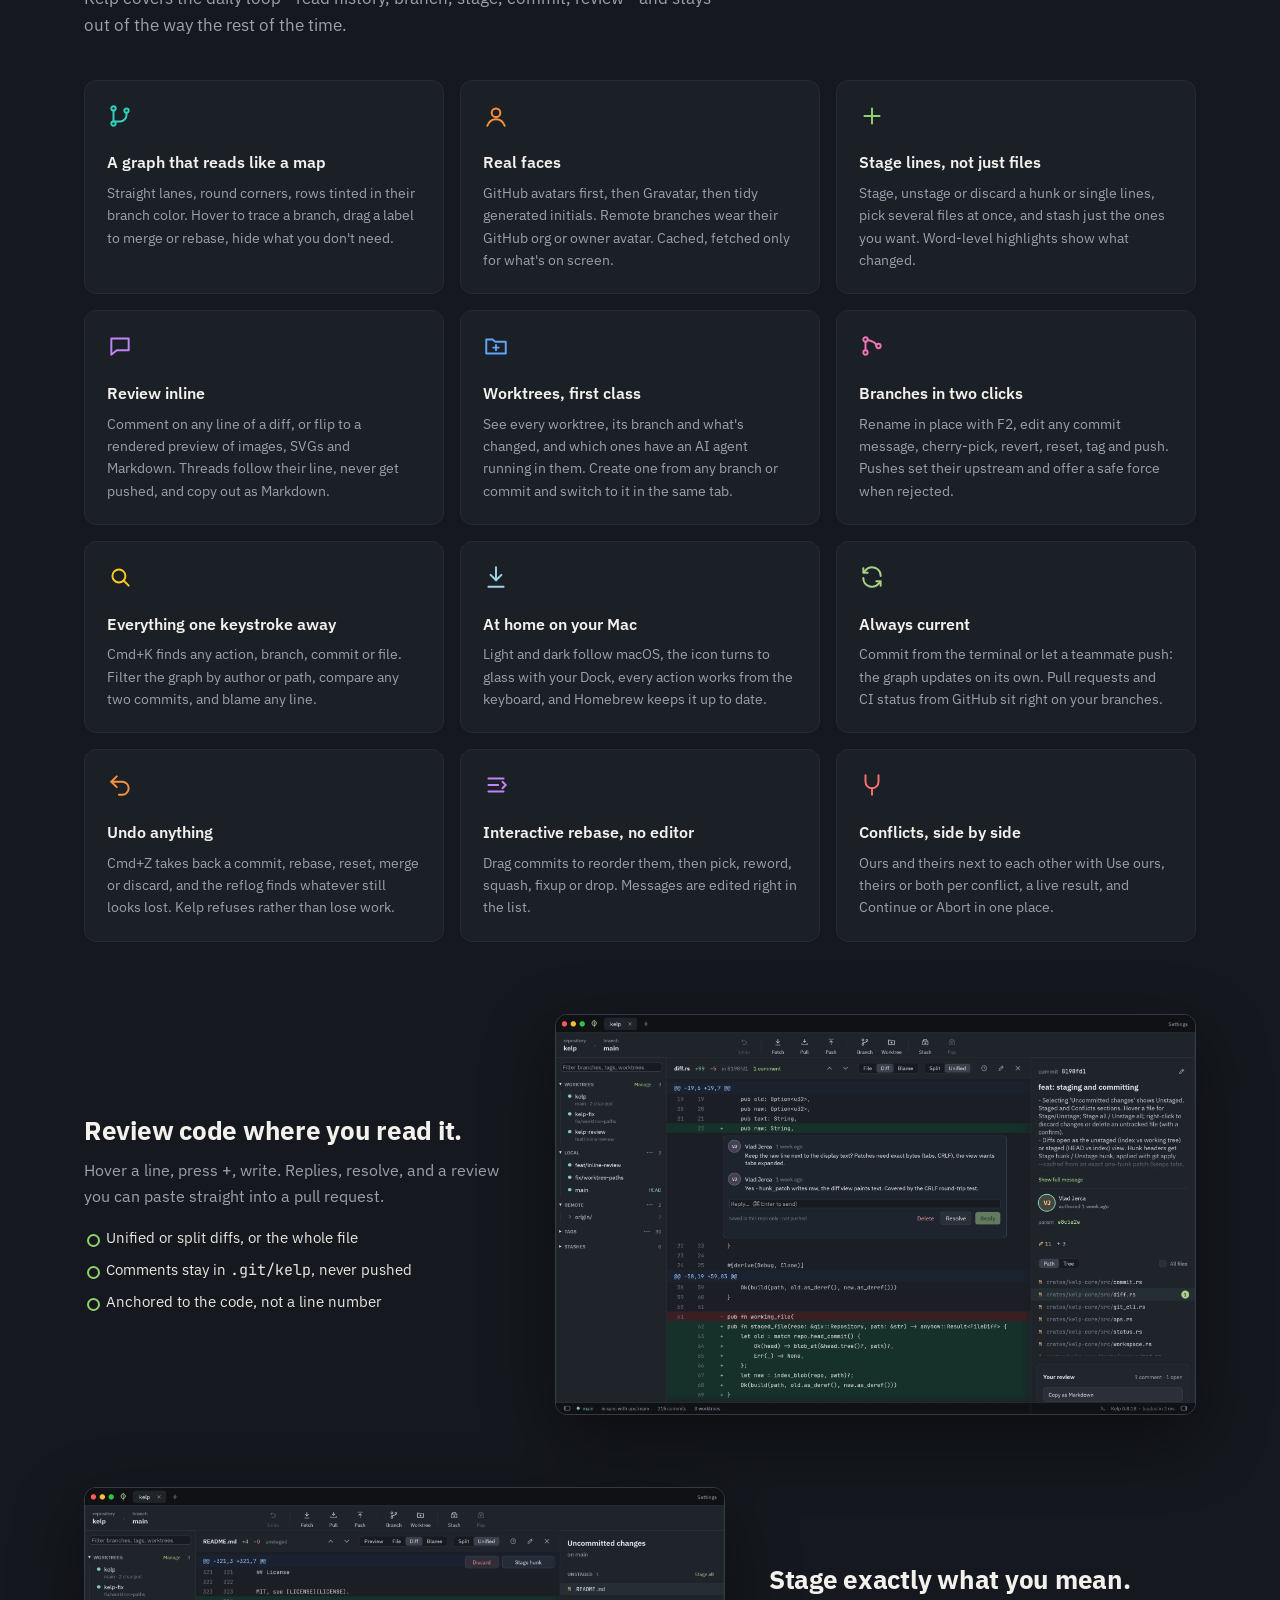
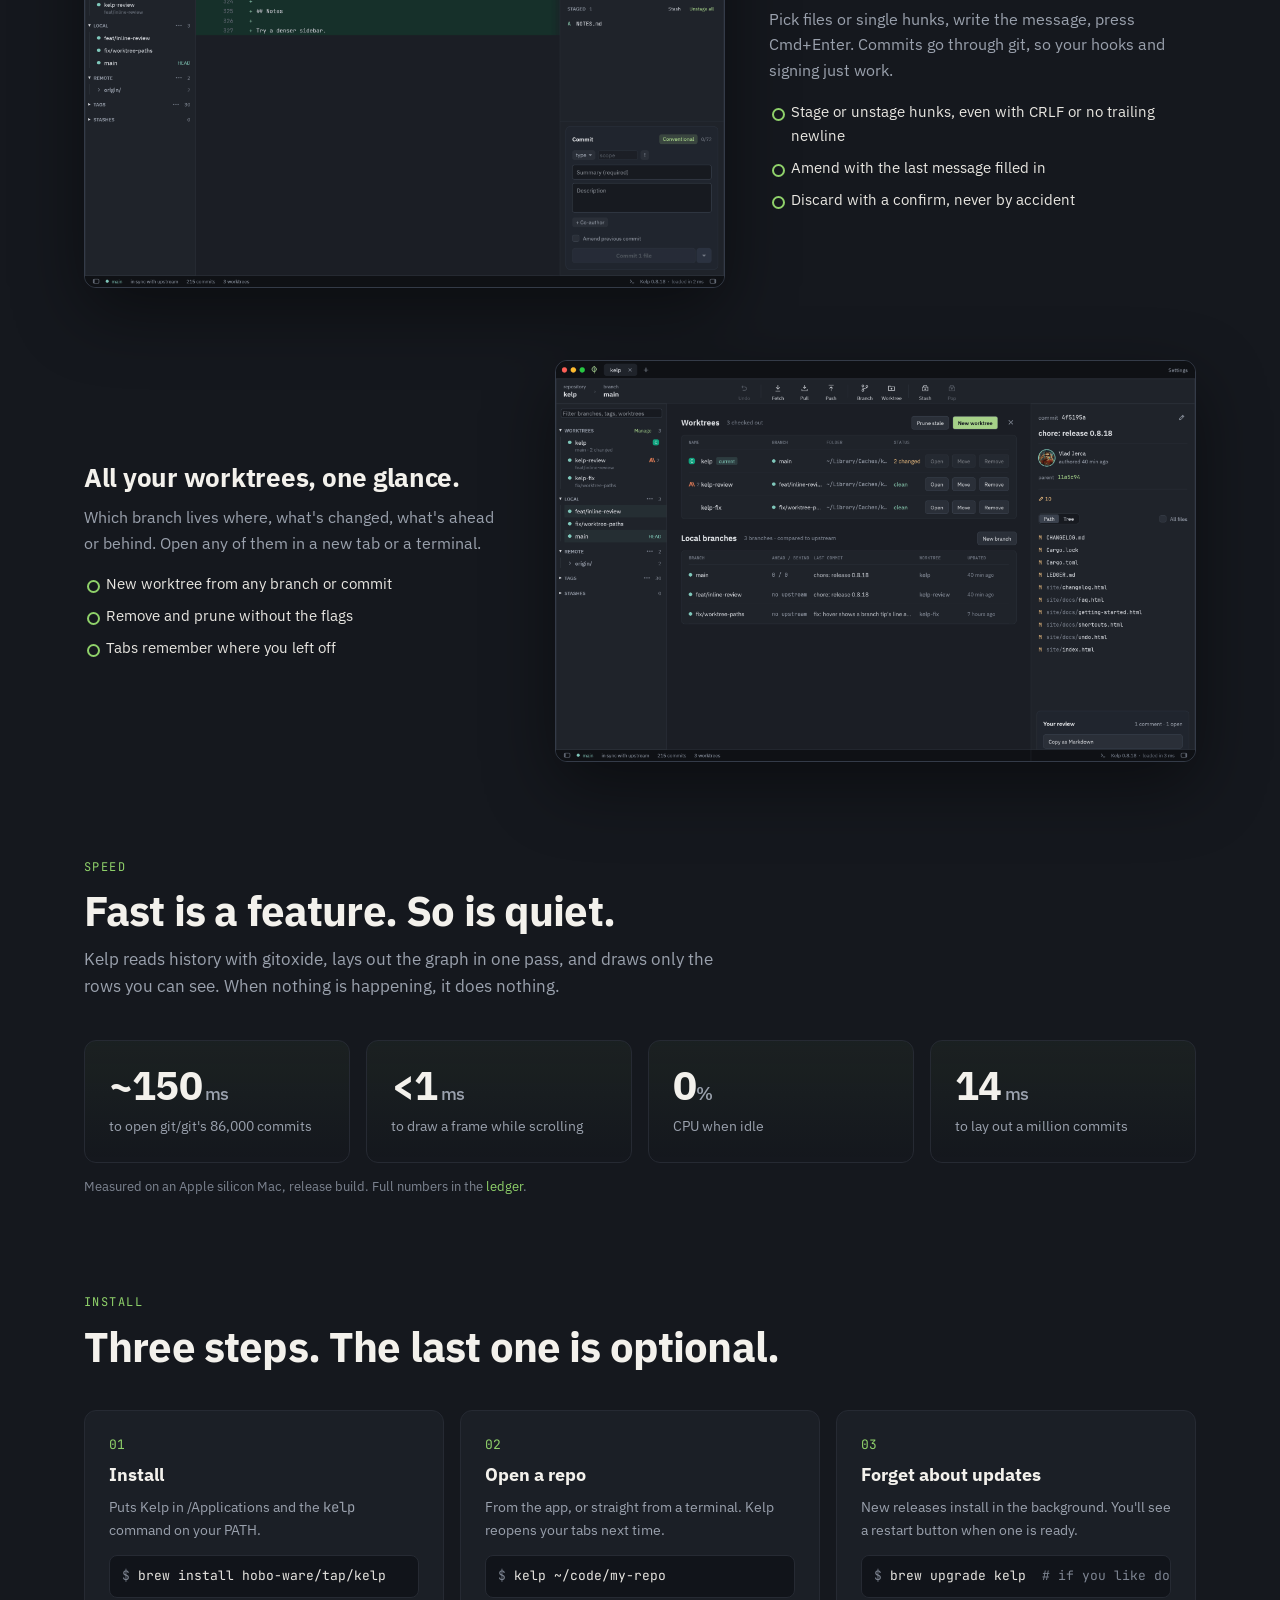
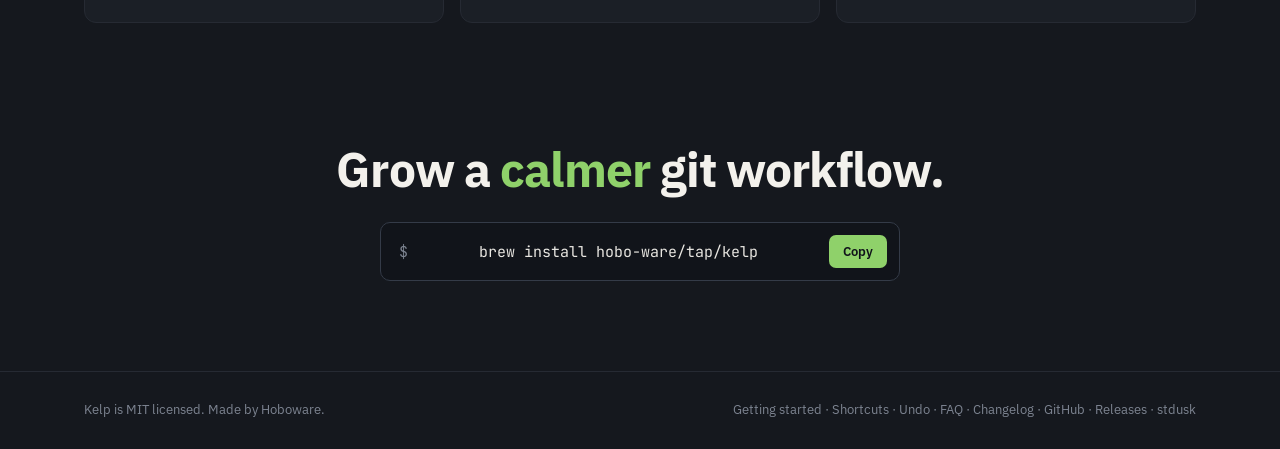
==== commit 67fdc67d: "chore: release 0.8.19" ====
--- a/site/index.html
+++ b/site/index.html
@@ -30,7 +30,7 @@
   "description": "A fast, native git client for macOS with a beautiful commit graph, hunk staging, worktrees and inline review comments.",
   "applicationCategory": "DeveloperApplication",
   "operatingSystem": "macOS 12 or later",
-  "softwareVersion": "0.8.18",
+  "softwareVersion": "0.8.19",
   "url": "https://kelp.hoboware.dev/",
   "downloadUrl": "https://github.com/Hobo-Ware/kelp/releases/latest",
   "installUrl": "https://kelp.hoboware.dev/#install",
@@ -50,7 +50,7 @@
 
 <nav><div class="wrap">
   <a class="brand" href="#top"><img src="mascot.svg" alt="" width="30" height="30">Kelp</a>
-  <span class="version">v0.8.18</span>
+  <span class="version">v0.8.19</span>
   <div class="navlinks">
     <a href="#features">Features</a>
     <a href="#speed">Speed</a>
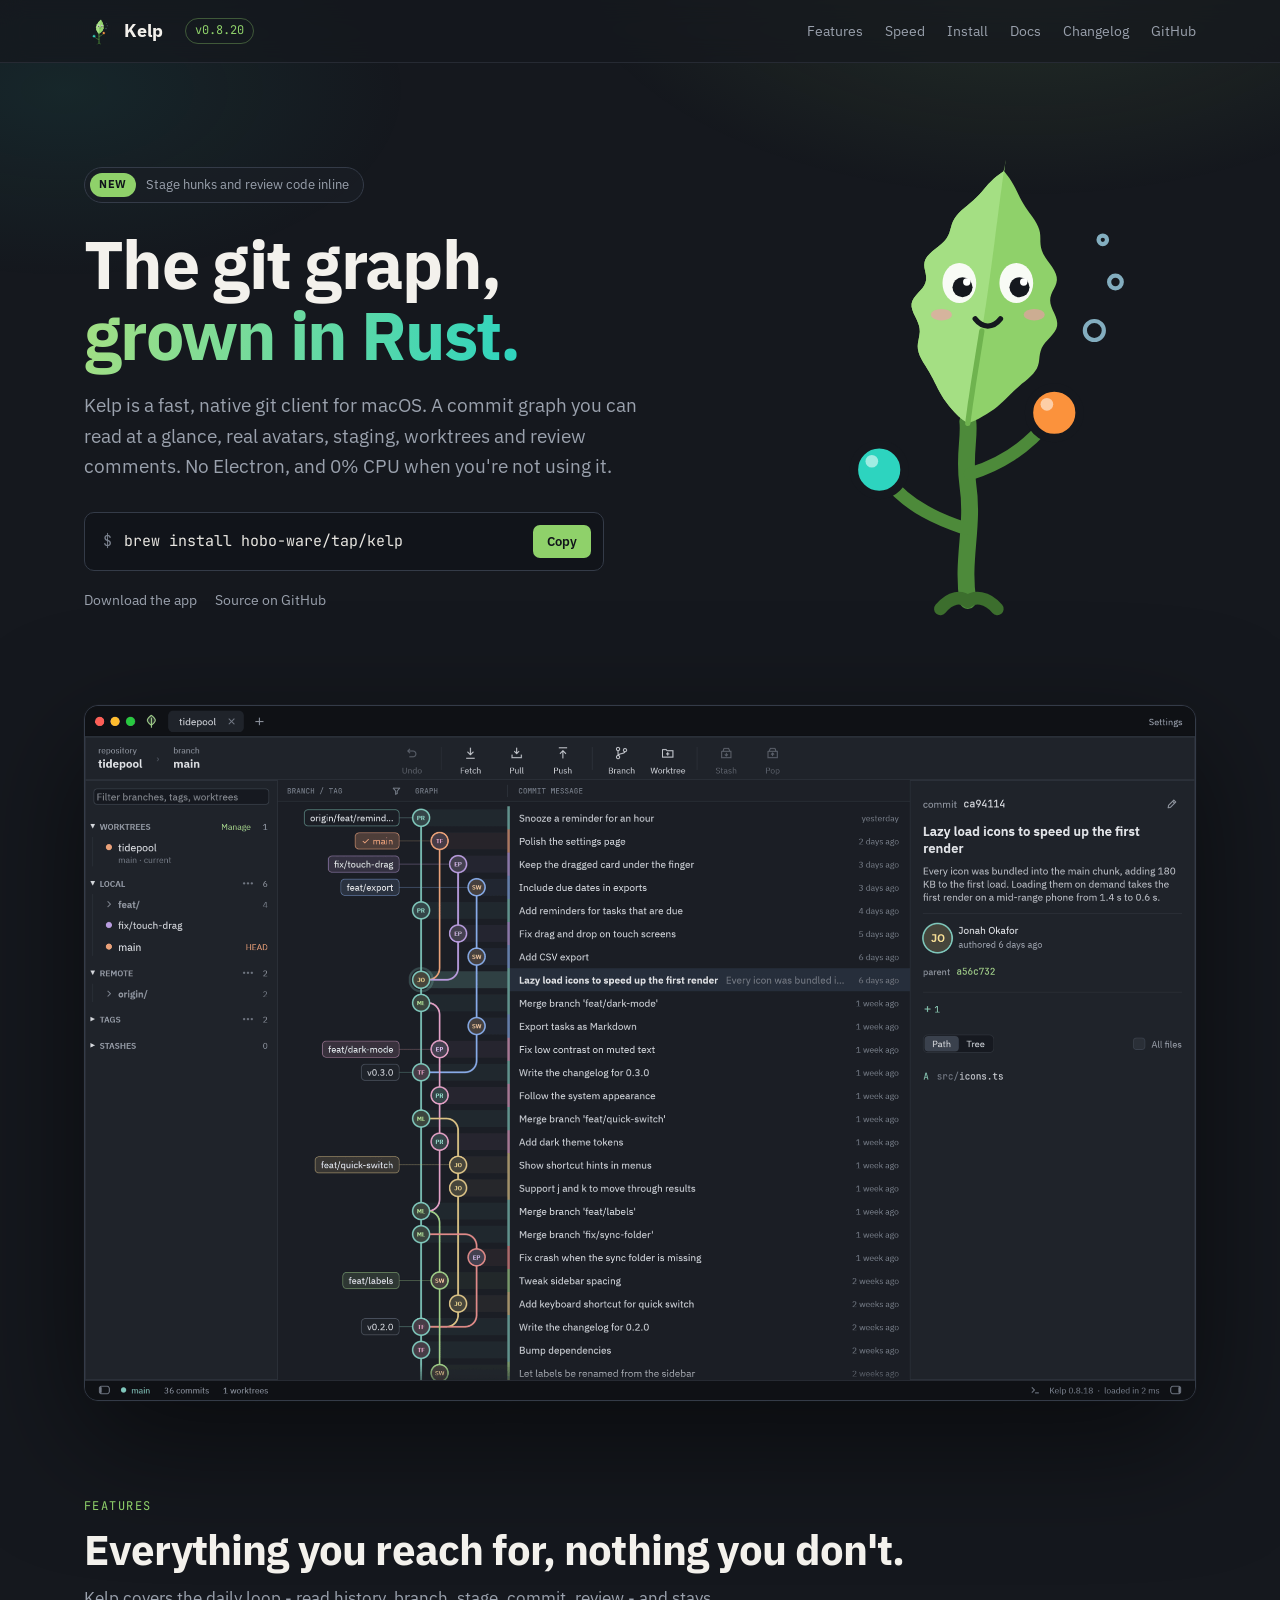
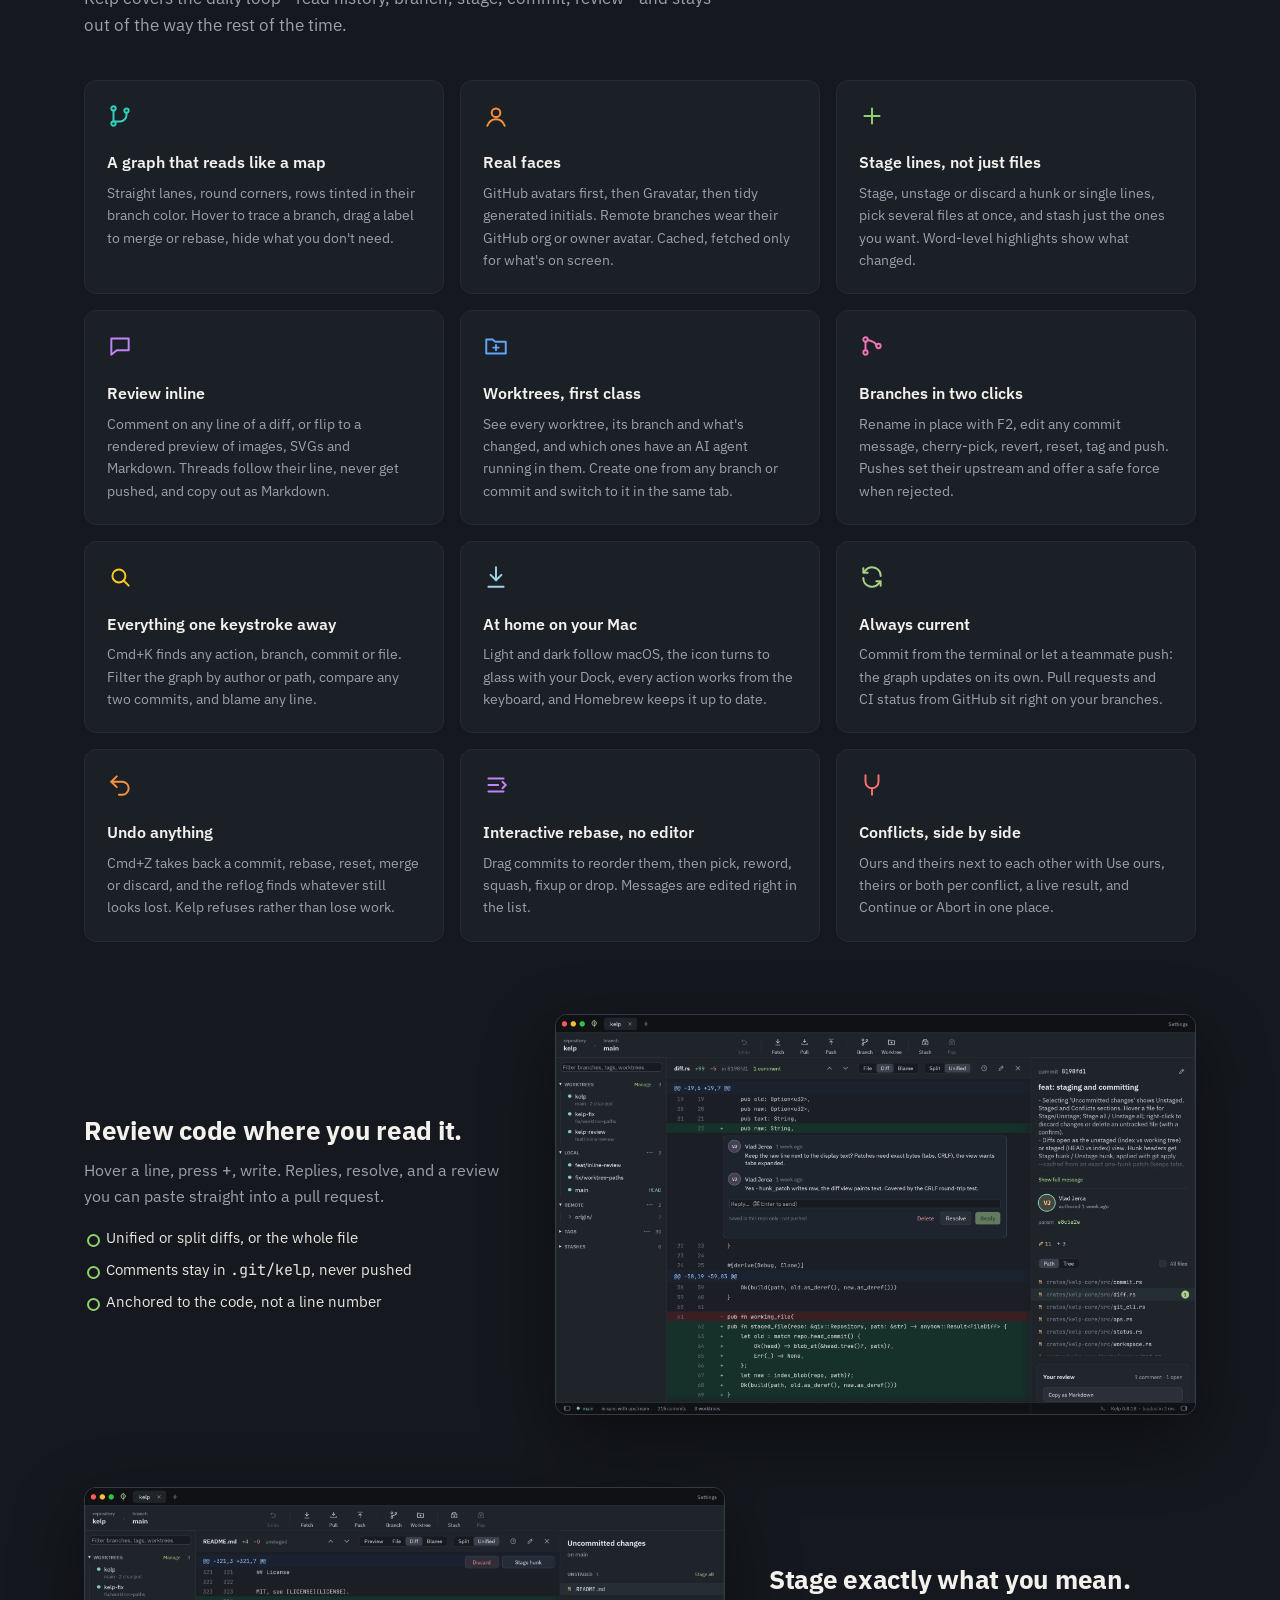
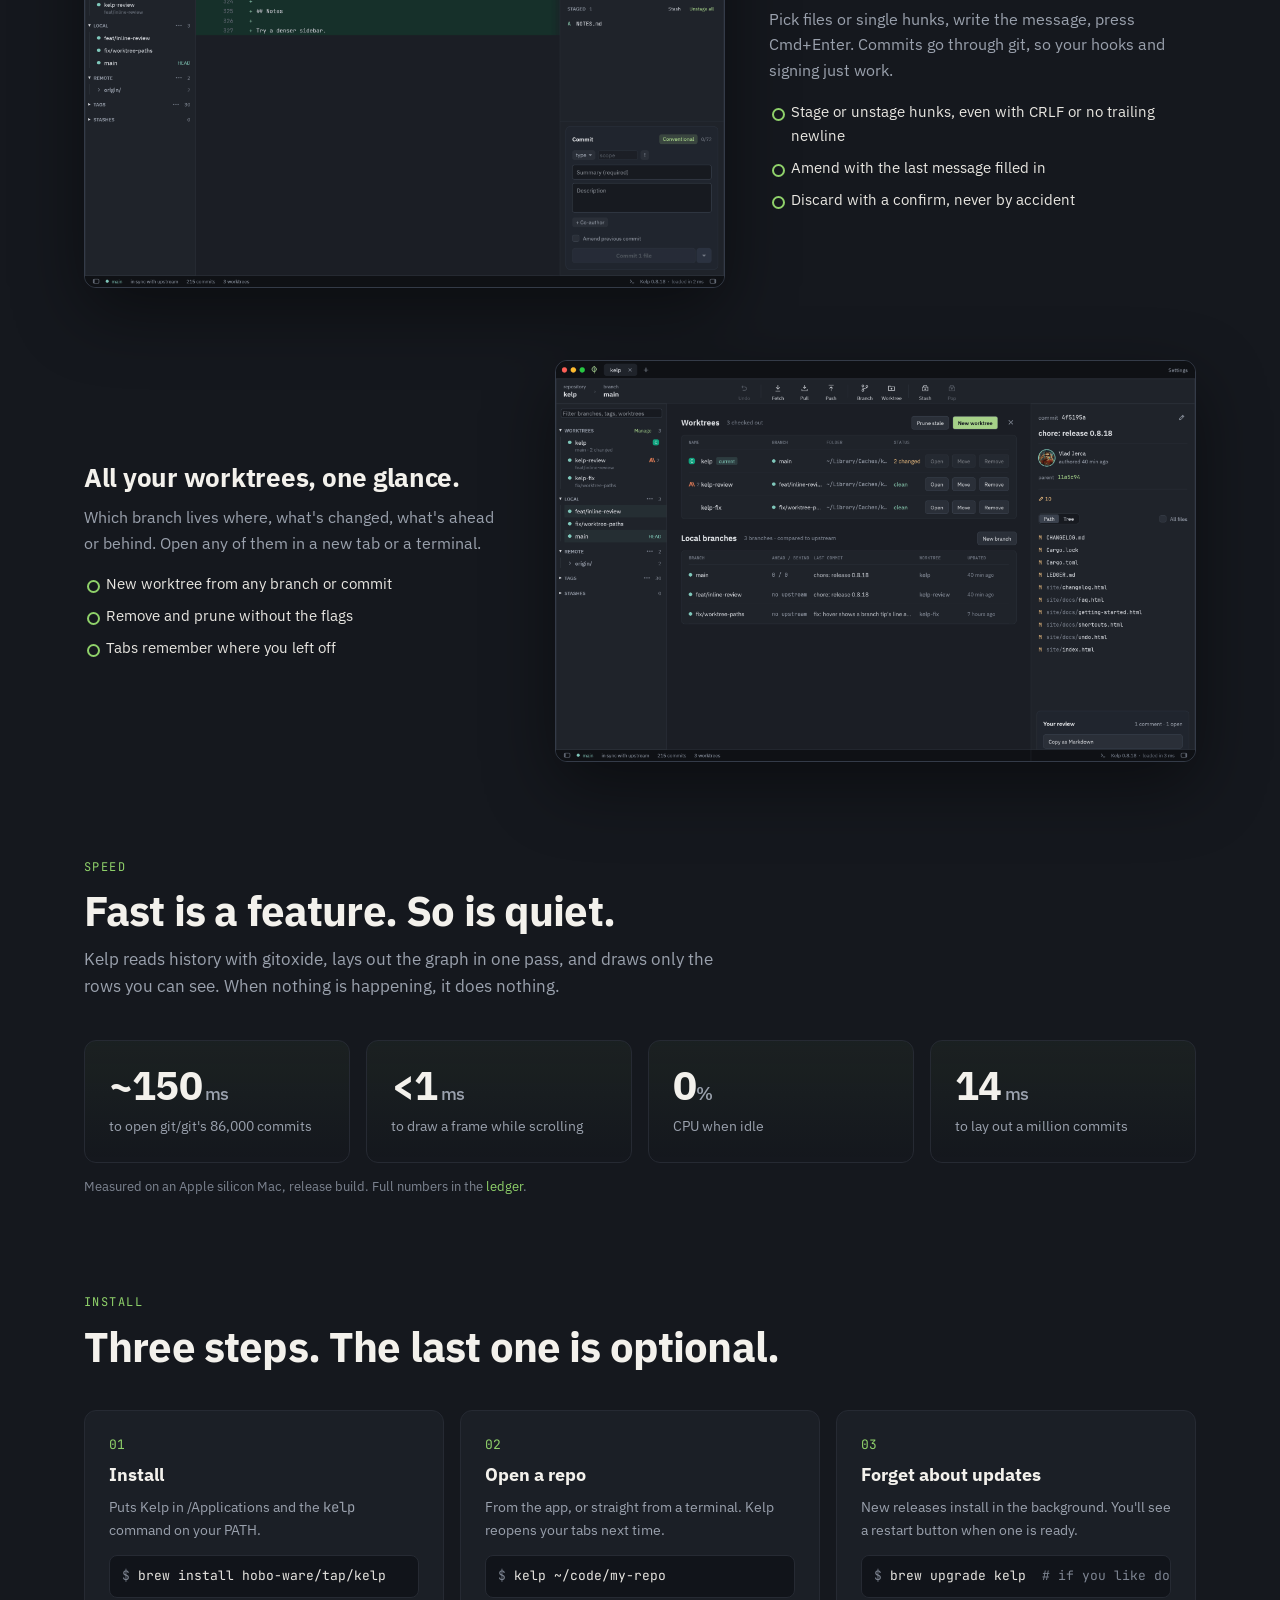
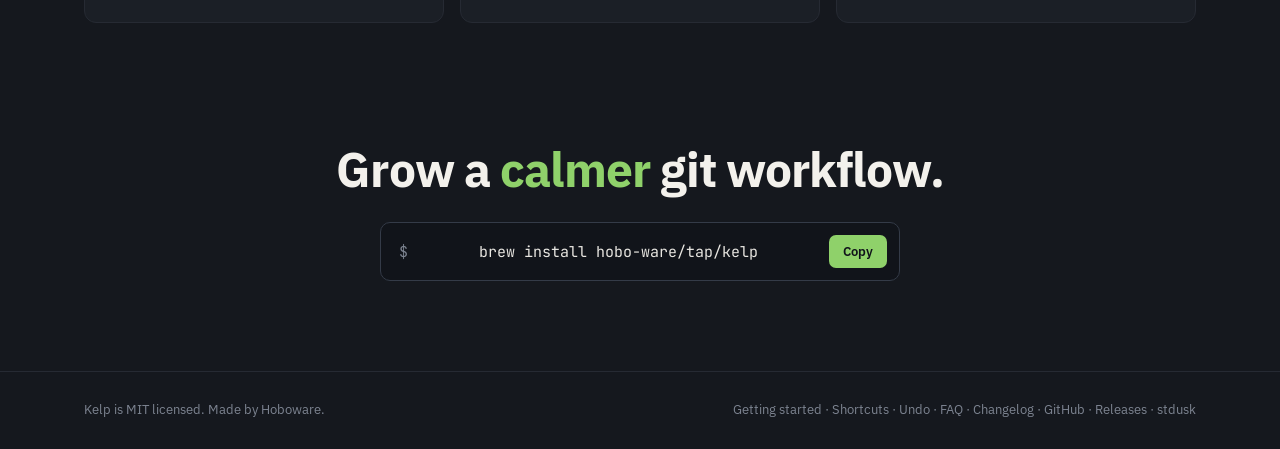
==== commit ec40207b: "chore: release 0.8.20" ====
--- a/site/index.html
+++ b/site/index.html
@@ -30,7 +30,7 @@
   "description": "A fast, native git client for macOS with a beautiful commit graph, hunk staging, worktrees and inline review comments.",
   "applicationCategory": "DeveloperApplication",
   "operatingSystem": "macOS 12 or later",
-  "softwareVersion": "0.8.19",
+  "softwareVersion": "0.8.20",
   "url": "https://kelp.hoboware.dev/",
   "downloadUrl": "https://github.com/Hobo-Ware/kelp/releases/latest",
   "installUrl": "https://kelp.hoboware.dev/#install",
@@ -50,7 +50,7 @@
 
 <nav><div class="wrap">
   <a class="brand" href="#top"><img src="mascot.svg" alt="" width="30" height="30">Kelp</a>
-  <span class="version">v0.8.19</span>
+  <span class="version">v0.8.20</span>
   <div class="navlinks">
     <a href="#features">Features</a>
     <a href="#speed">Speed</a>
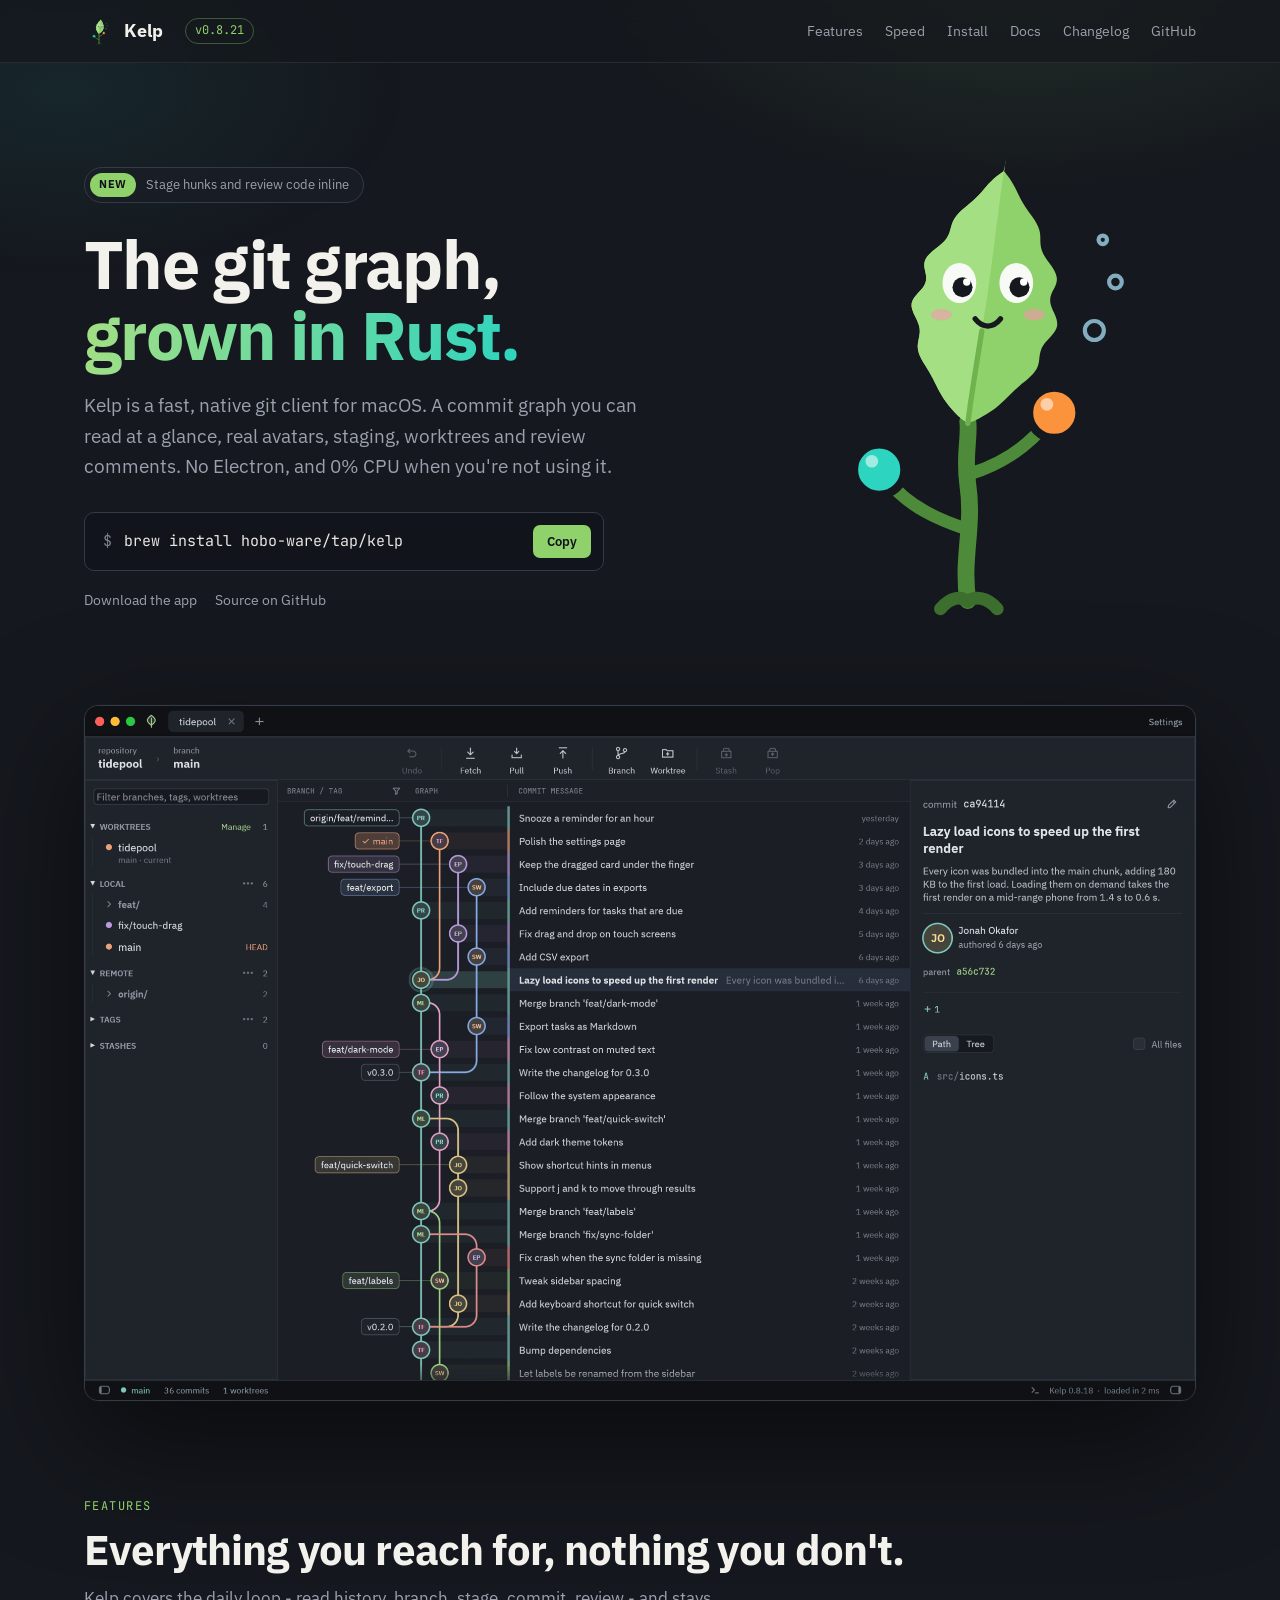
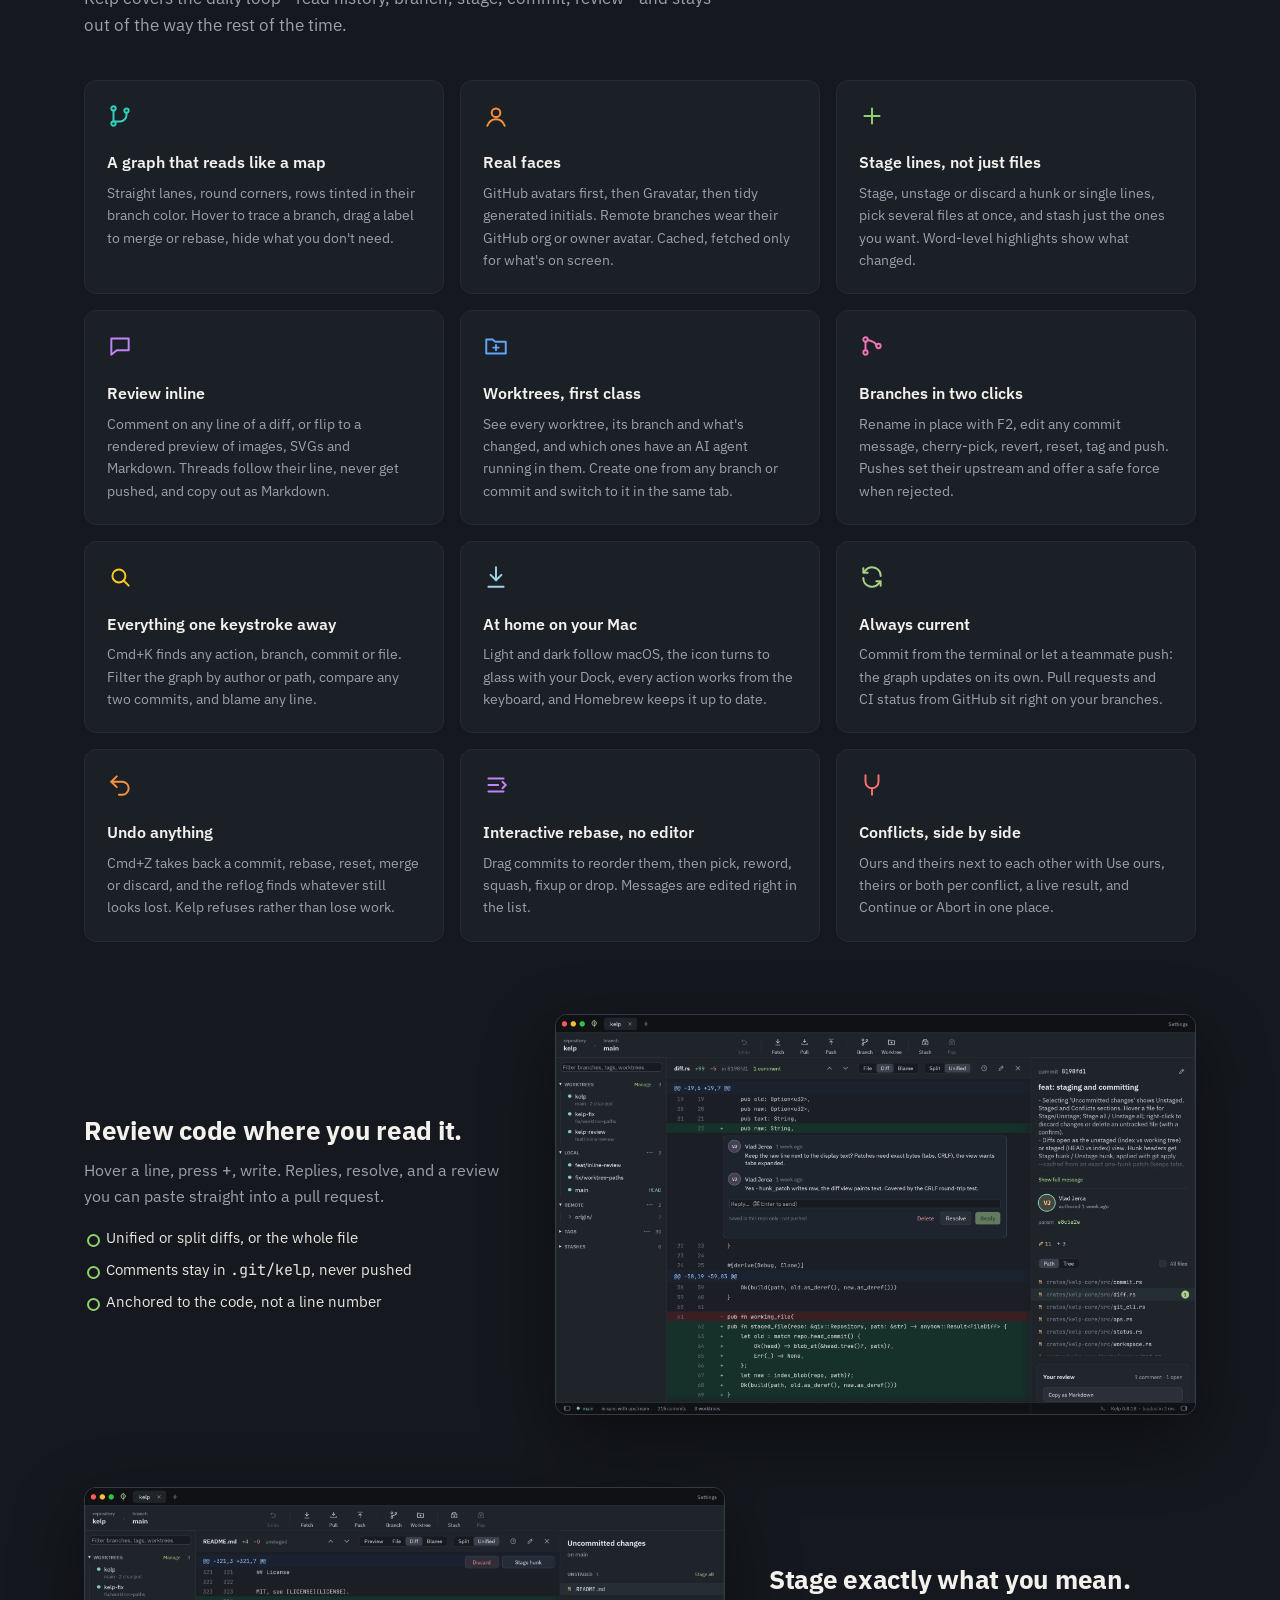
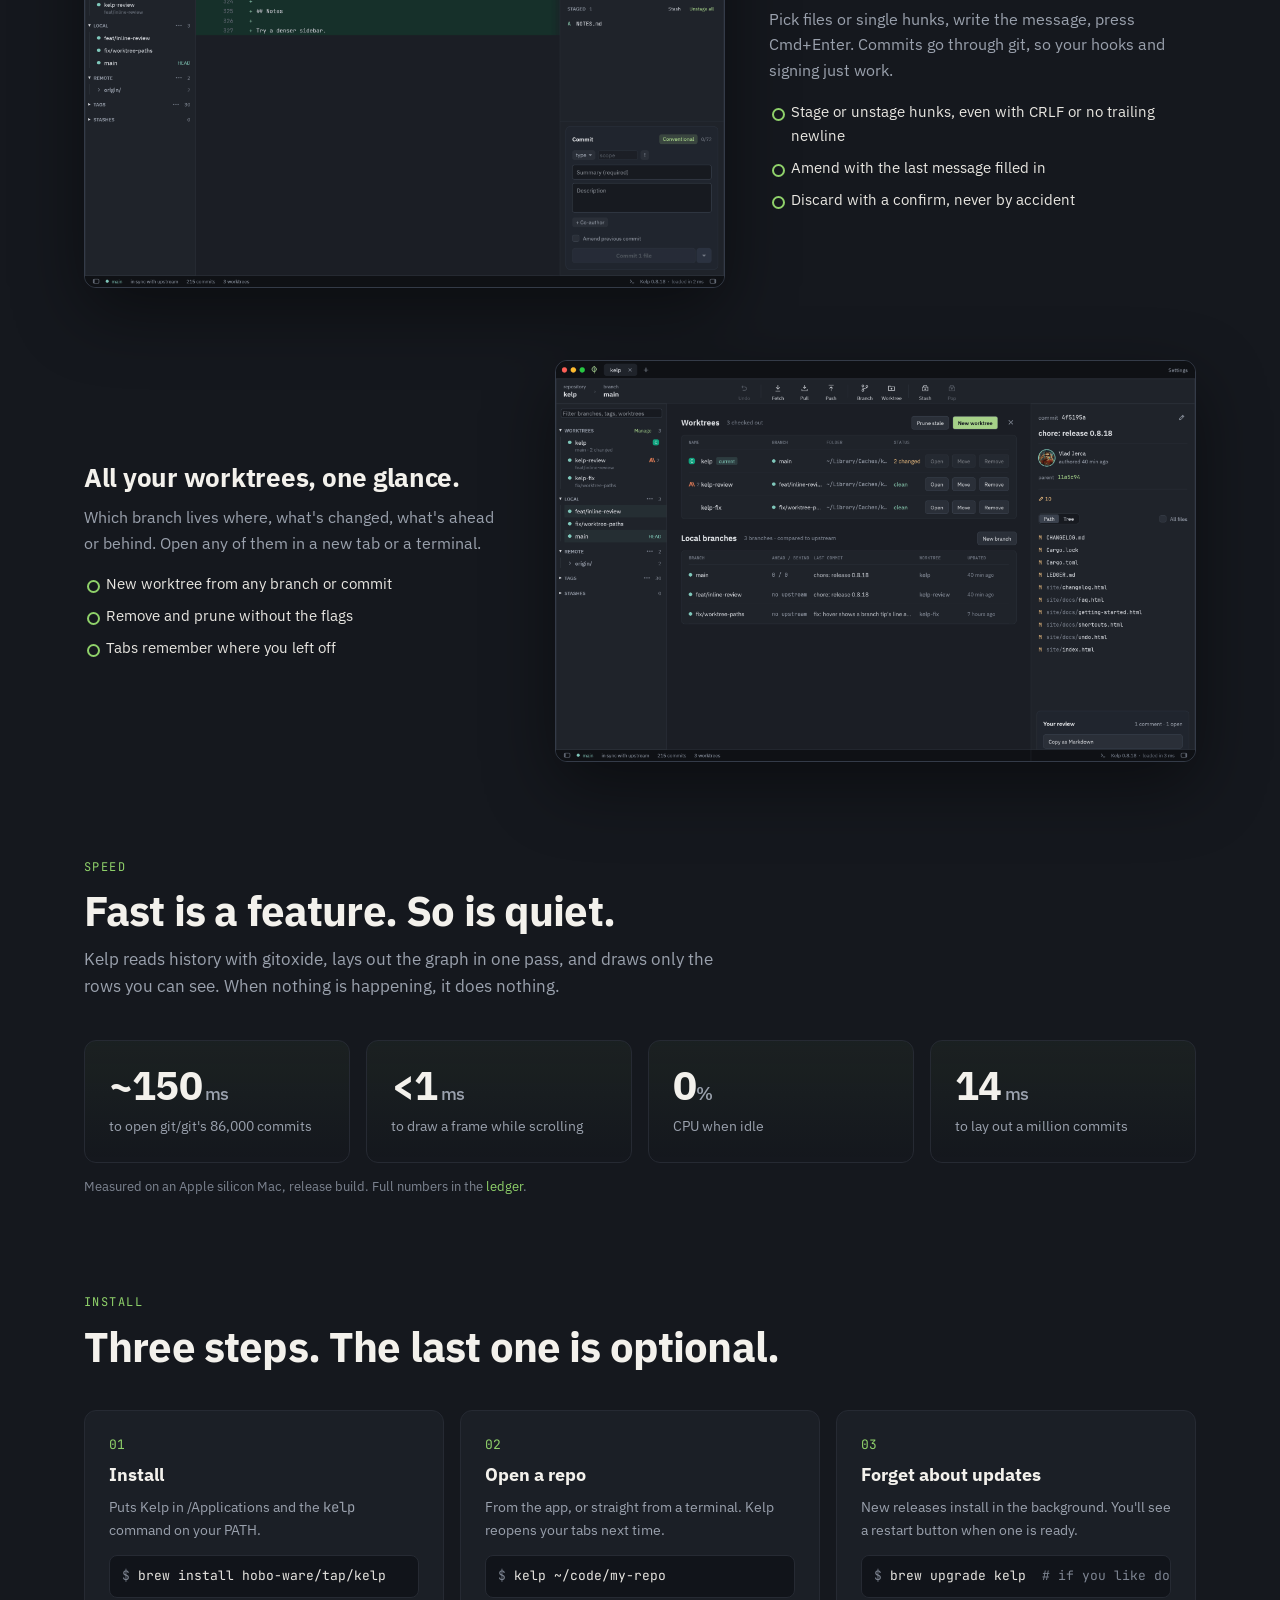
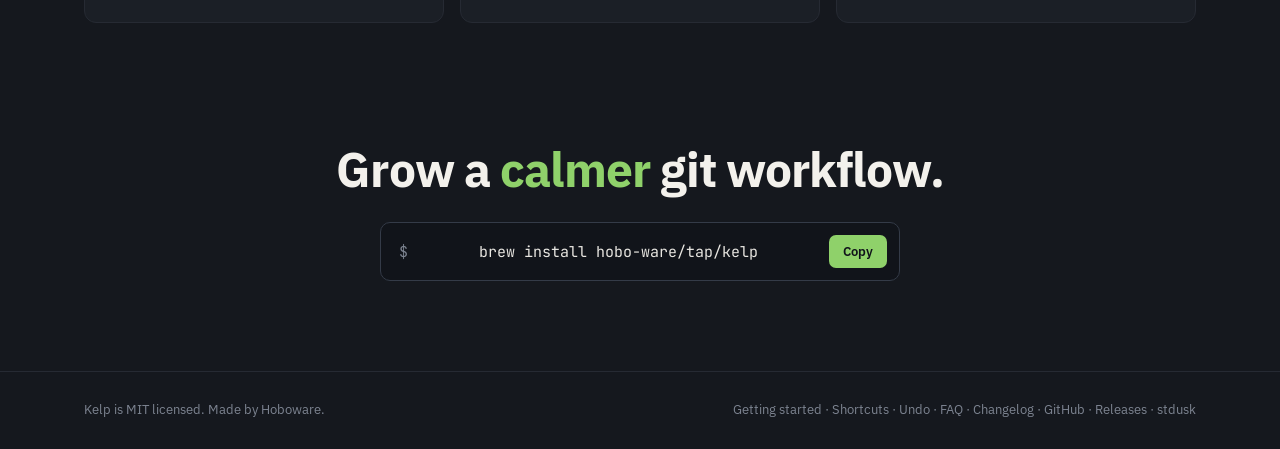
==== commit c34e4f01: "chore: release 0.8.21" ====
--- a/site/index.html
+++ b/site/index.html
@@ -30,7 +30,7 @@
   "description": "A fast, native git client for macOS with a beautiful commit graph, hunk staging, worktrees and inline review comments.",
   "applicationCategory": "DeveloperApplication",
   "operatingSystem": "macOS 12 or later",
-  "softwareVersion": "0.8.20",
+  "softwareVersion": "0.8.21",
   "url": "https://kelp.hoboware.dev/",
   "downloadUrl": "https://github.com/Hobo-Ware/kelp/releases/latest",
   "installUrl": "https://kelp.hoboware.dev/#install",
@@ -50,7 +50,7 @@
 
 <nav><div class="wrap">
   <a class="brand" href="#top"><img src="mascot.svg" alt="" width="30" height="30">Kelp</a>
-  <span class="version">v0.8.20</span>
+  <span class="version">v0.8.21</span>
   <div class="navlinks">
     <a href="#features">Features</a>
     <a href="#speed">Speed</a>
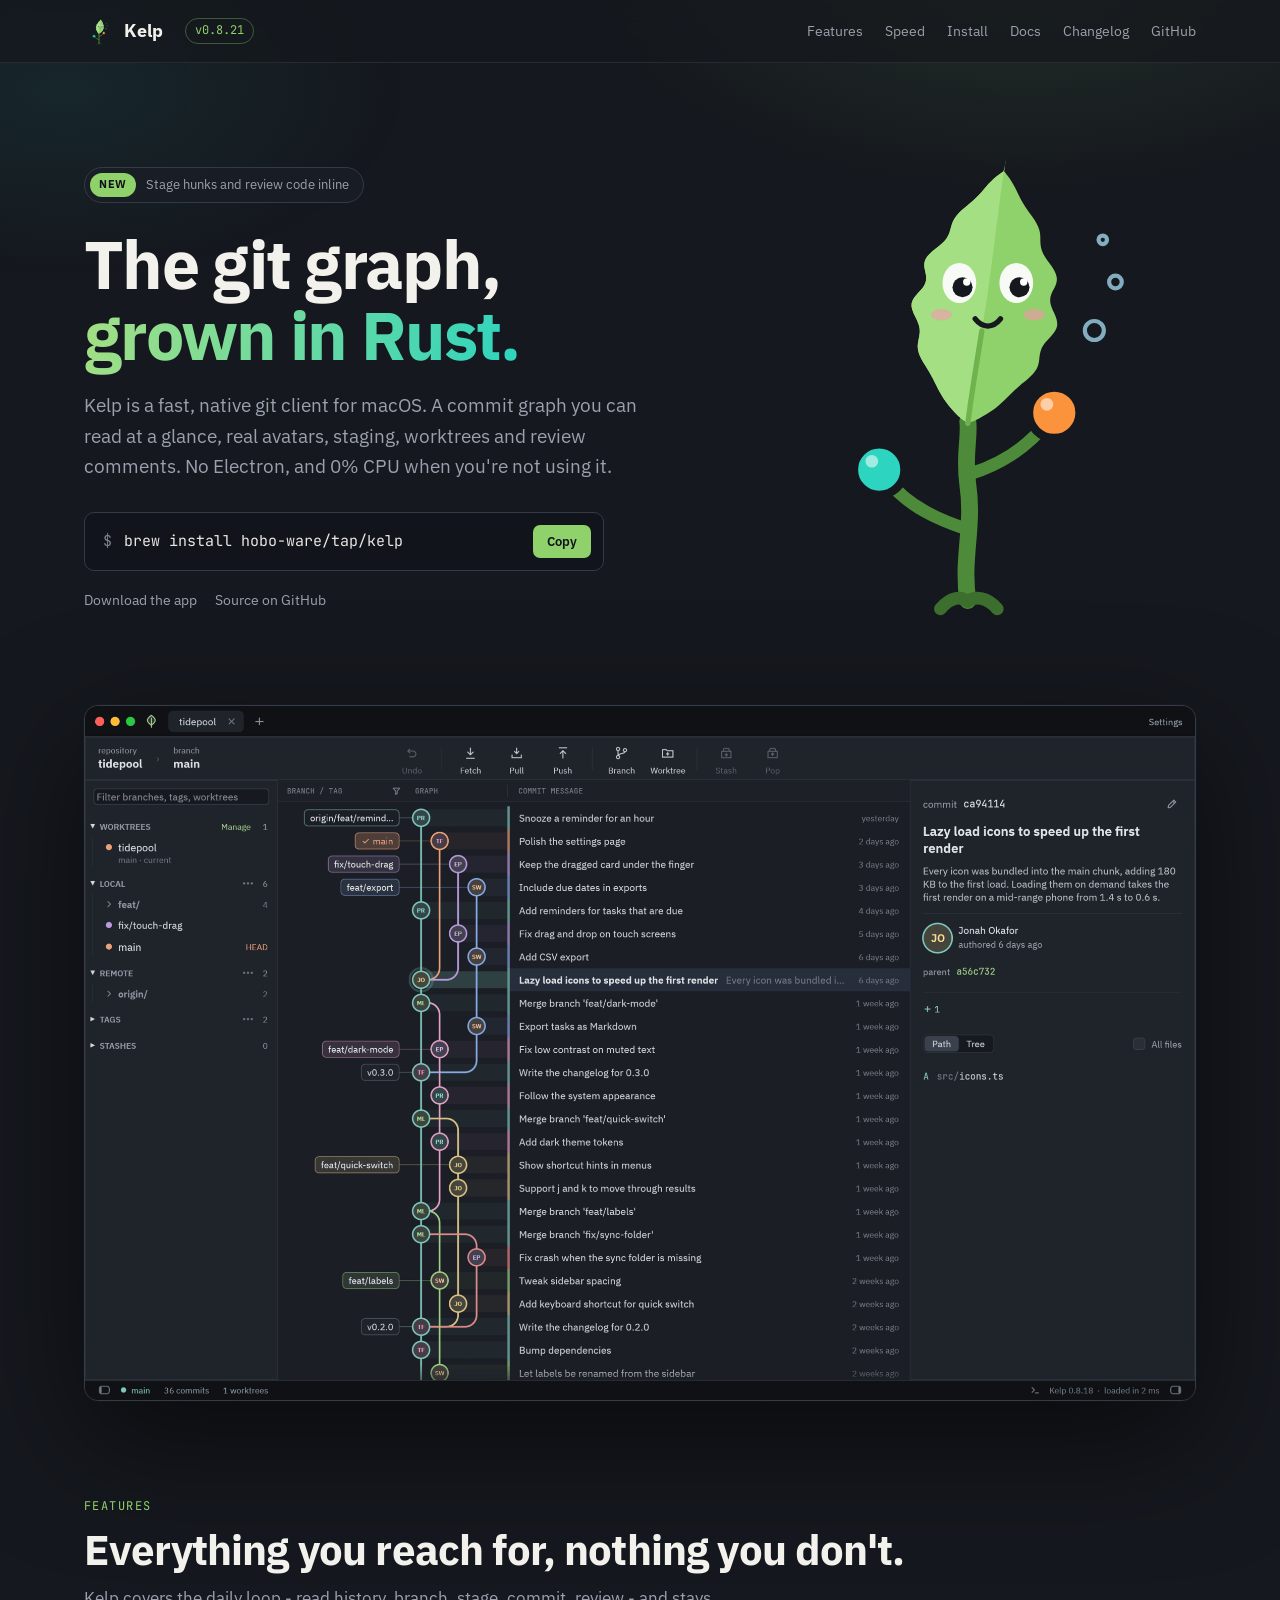
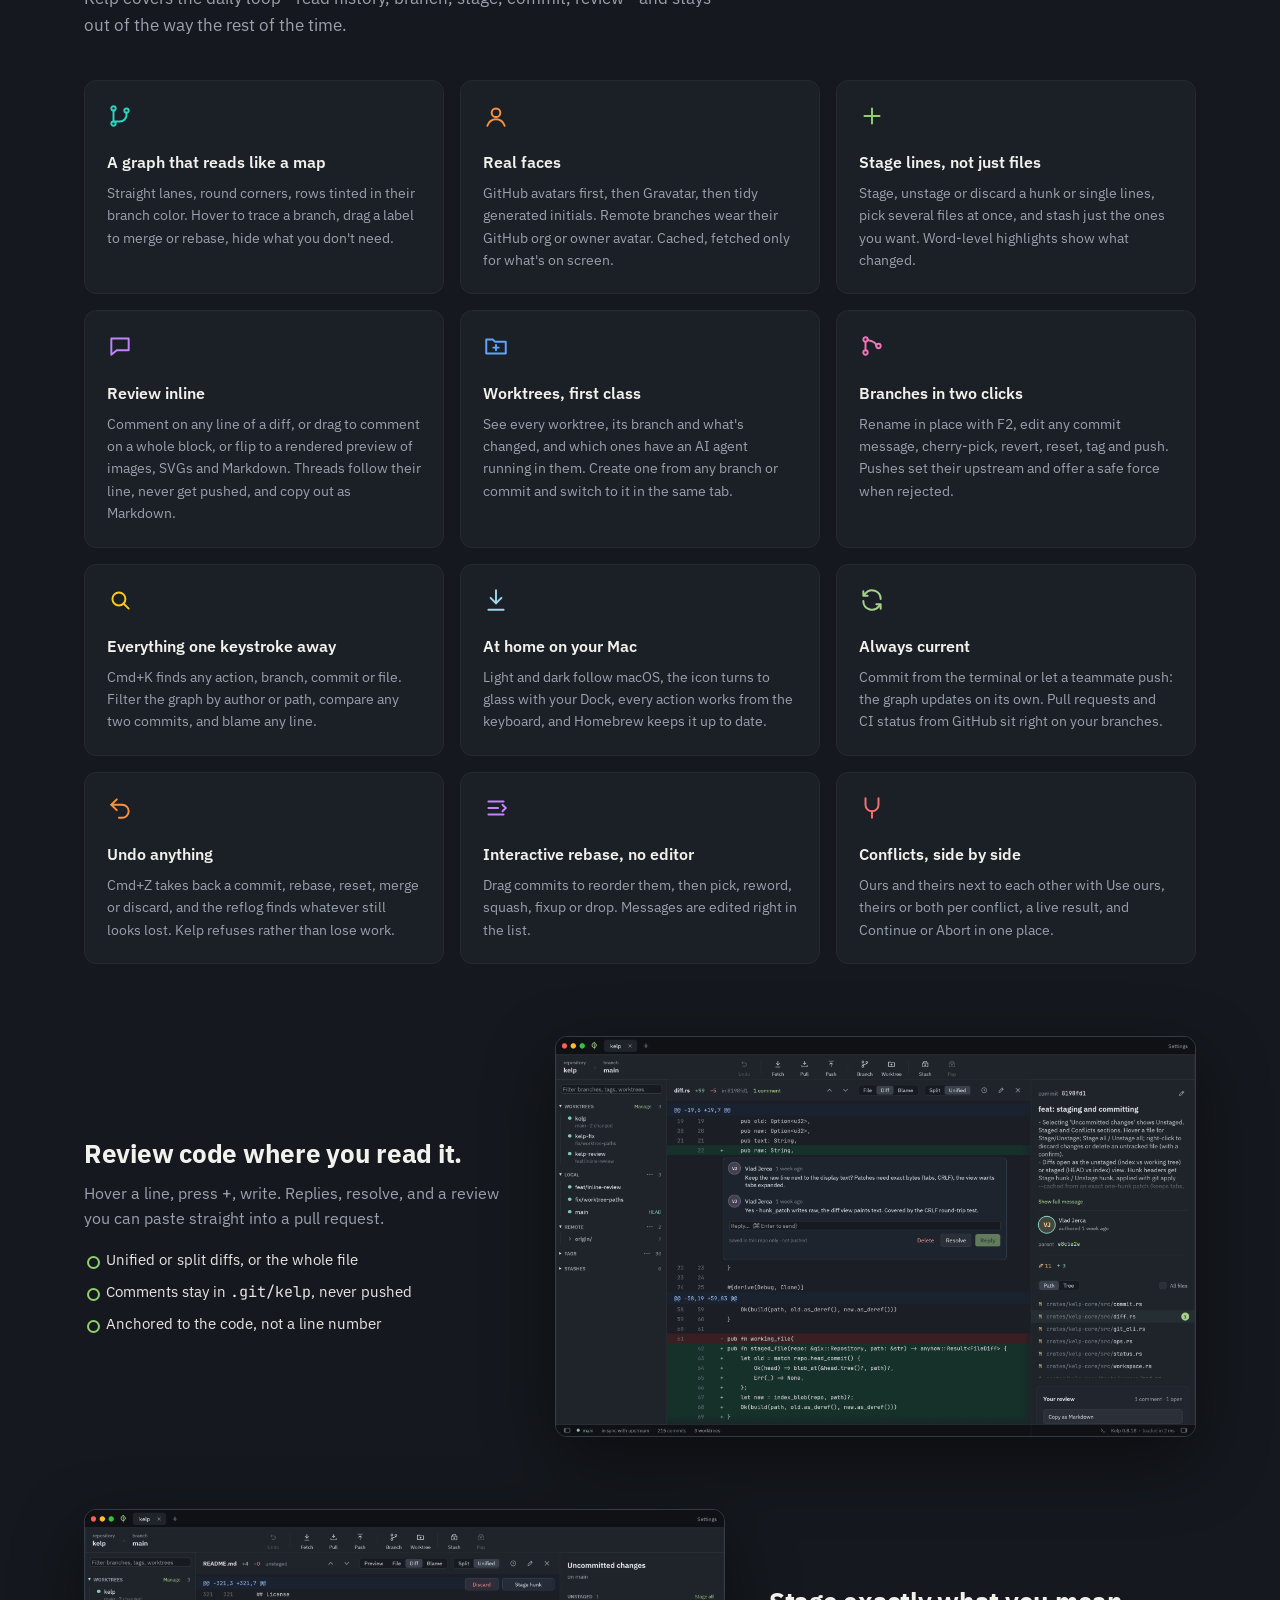
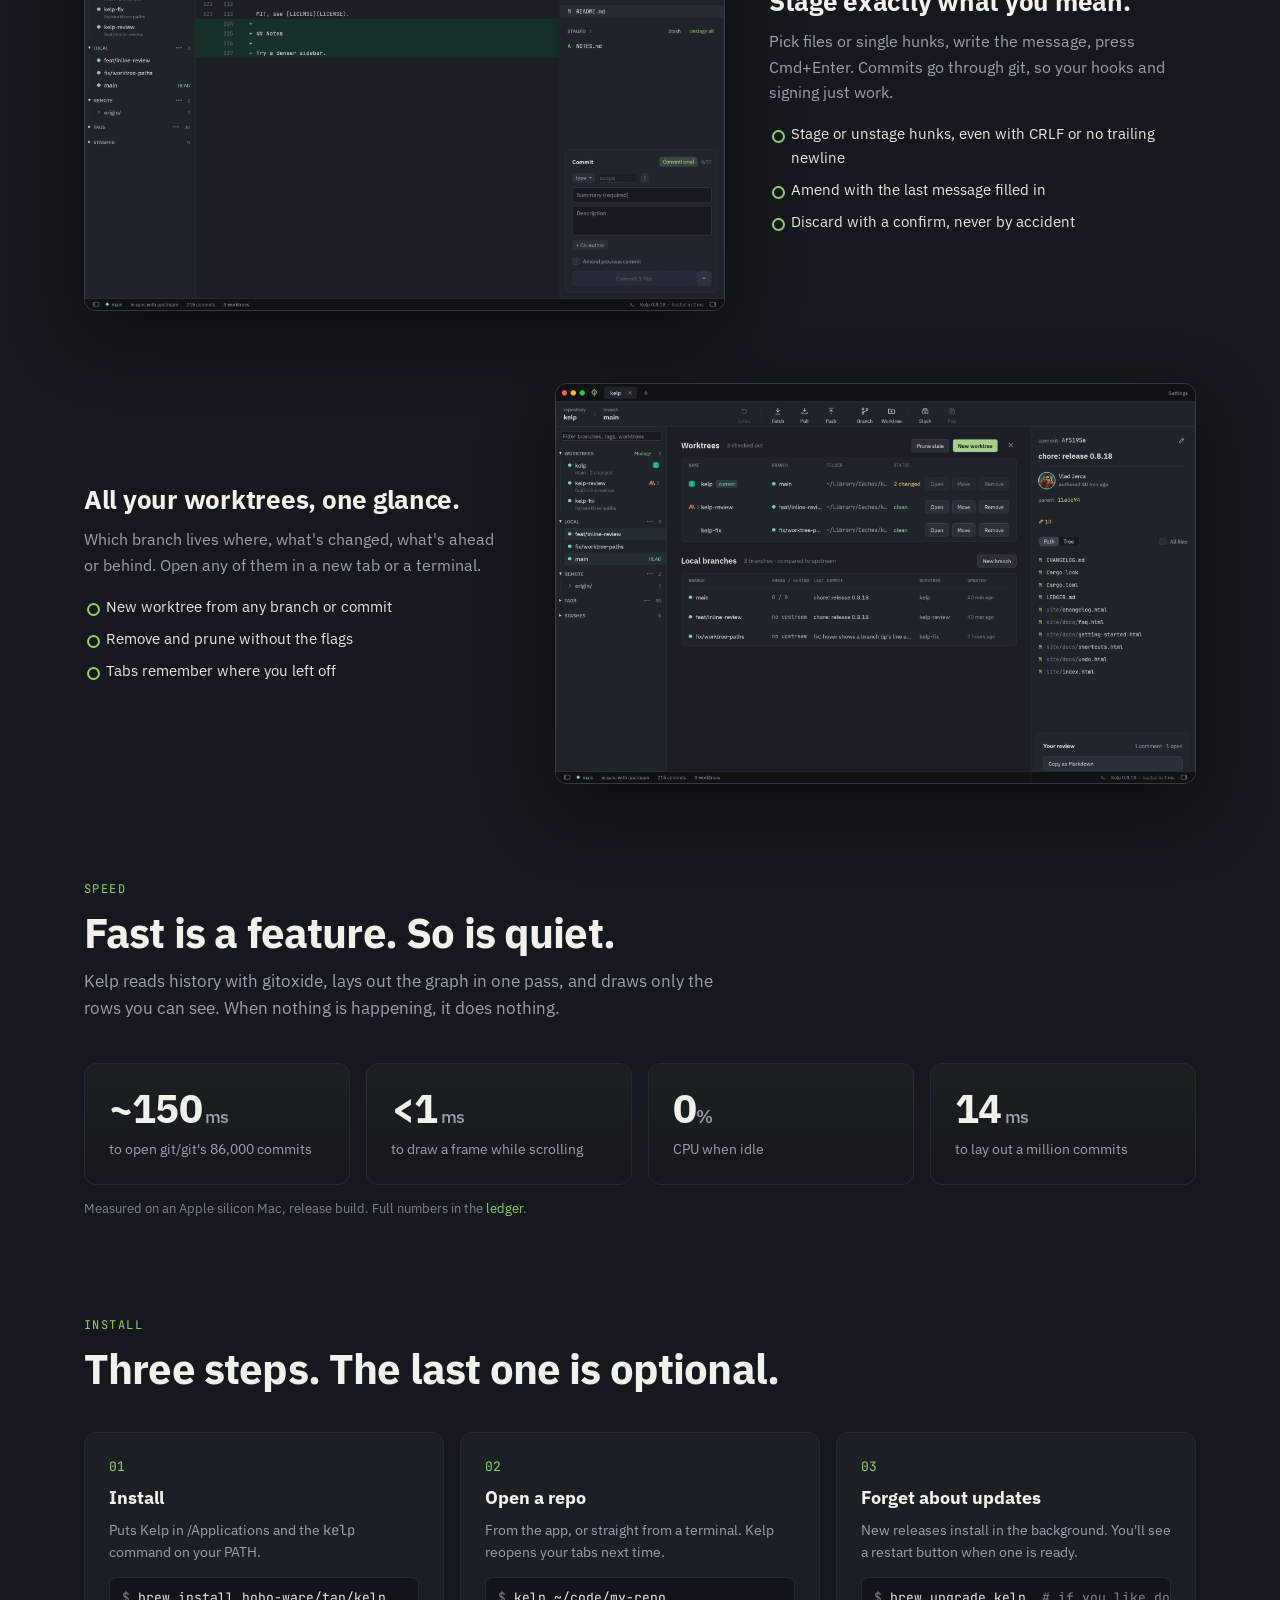
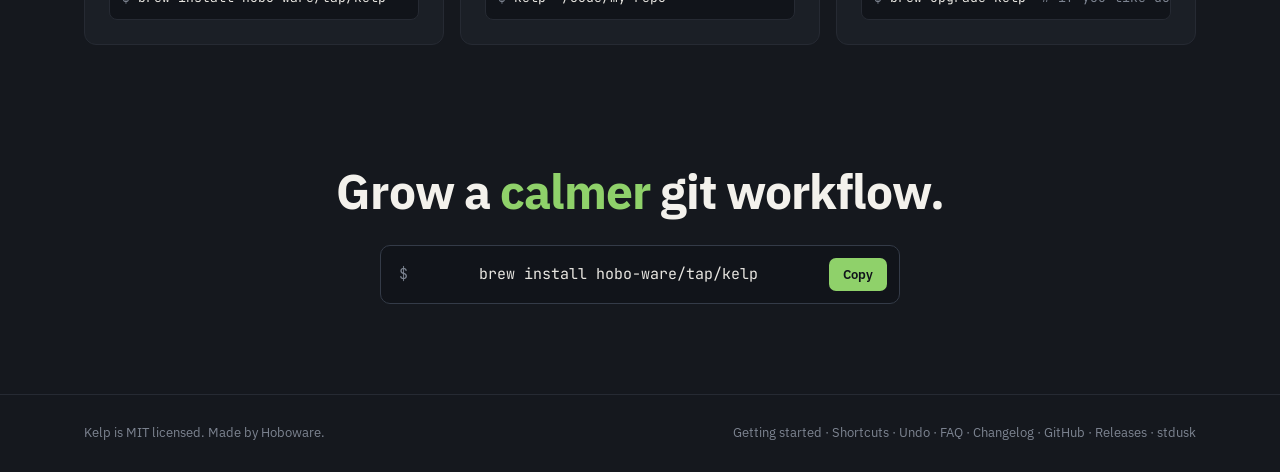
==== commit bcdb398e: "feat: review notes on a block of lines Anchor gains span and block (serde default, left out of the f" ====
--- a/site/index.html
+++ b/site/index.html
@@ -124,7 +124,7 @@
     </div>
     <div class="card">
       <svg viewBox="0 0 24 24" fill="none" stroke="#c084fc" stroke-width="1.8" stroke-linejoin="round"><path d="M4 5h16v11H9l-5 4z"/></svg>
-      <h3>Review inline</h3><p>Comment on any line of a diff, or flip to a rendered preview of images, SVGs and Markdown. Threads follow their line, never get pushed, and copy out as Markdown.</p>
+      <h3>Review inline</h3><p>Comment on any line of a diff, or drag to comment on a whole block, or flip to a rendered preview of images, SVGs and Markdown. Threads follow their line, never get pushed, and copy out as Markdown.</p>
     </div>
     <div class="card">
       <svg viewBox="0 0 24 24" fill="none" stroke="#60a5fa" stroke-width="1.8" stroke-linejoin="round"><path d="M3 6h6l2 2h10v11H3z"/><path d="M12 11v5M9.5 13.5h5" stroke-linecap="round"/></svg>
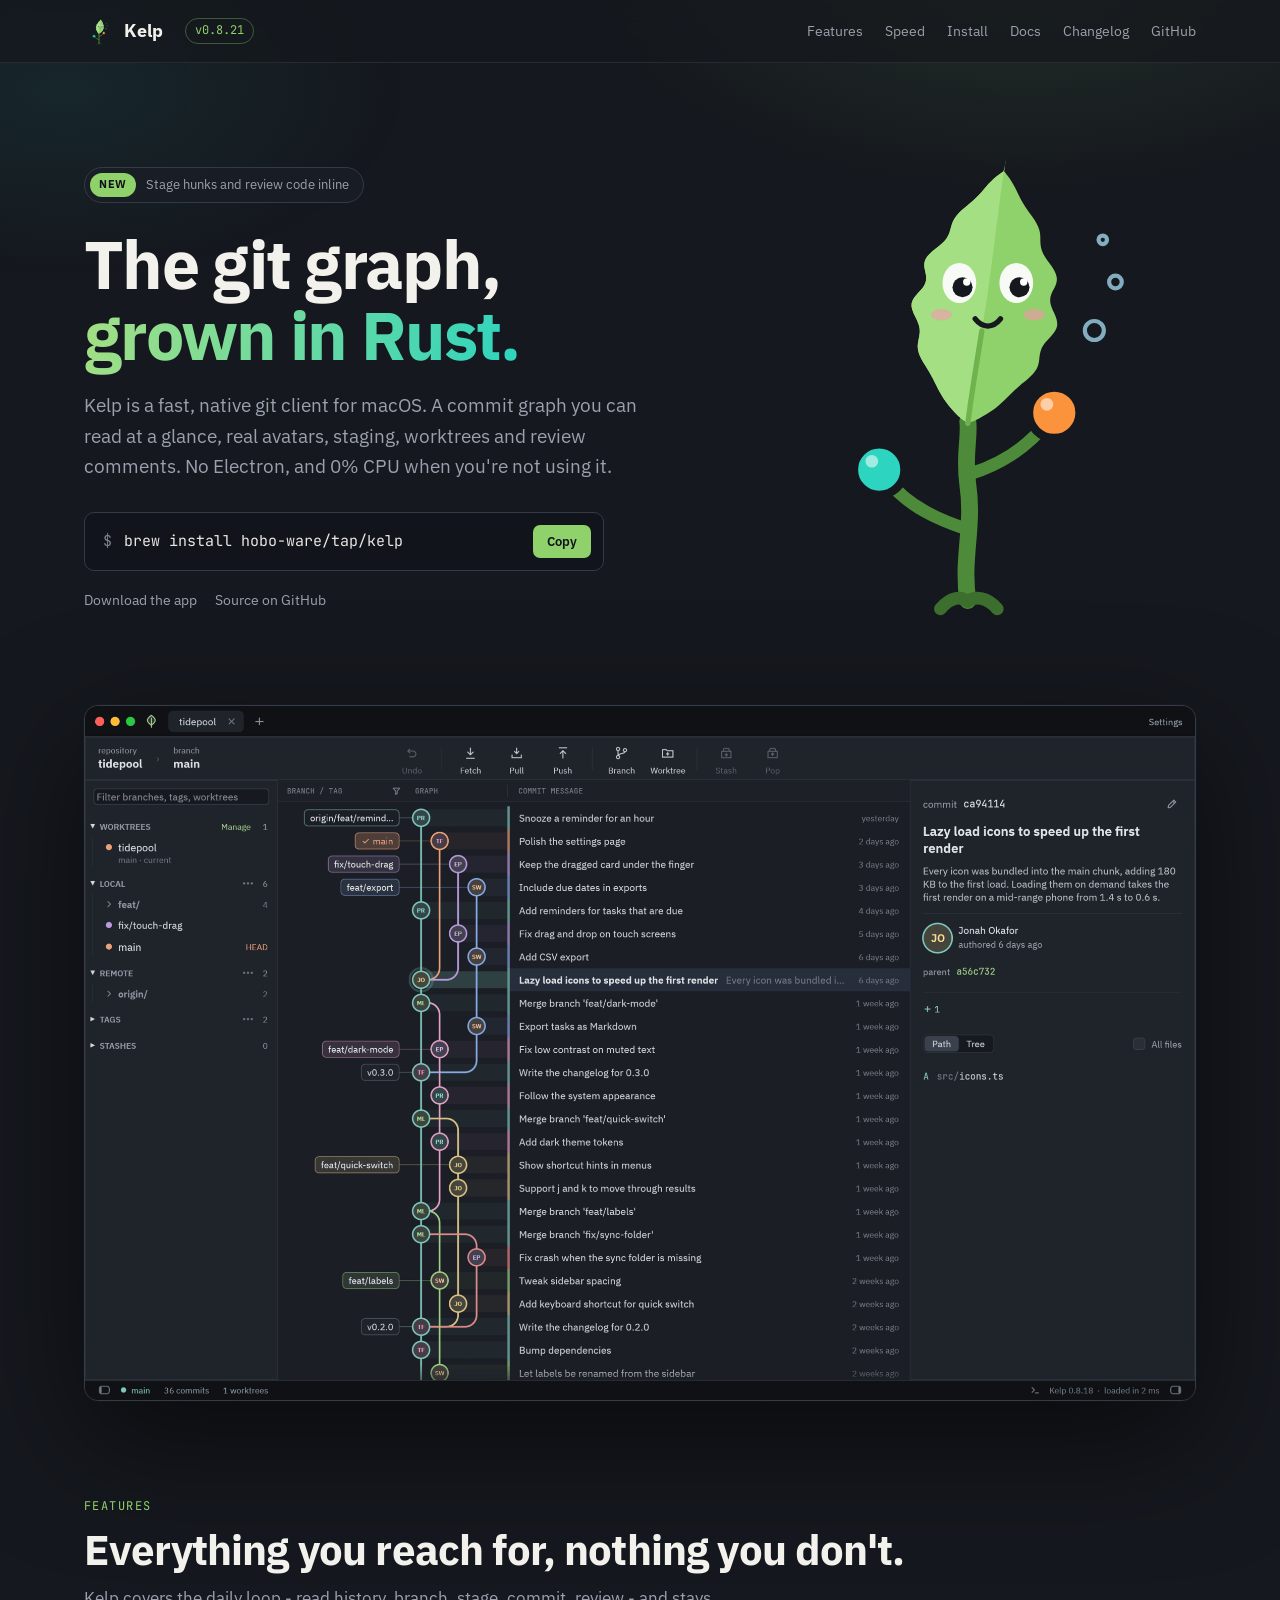
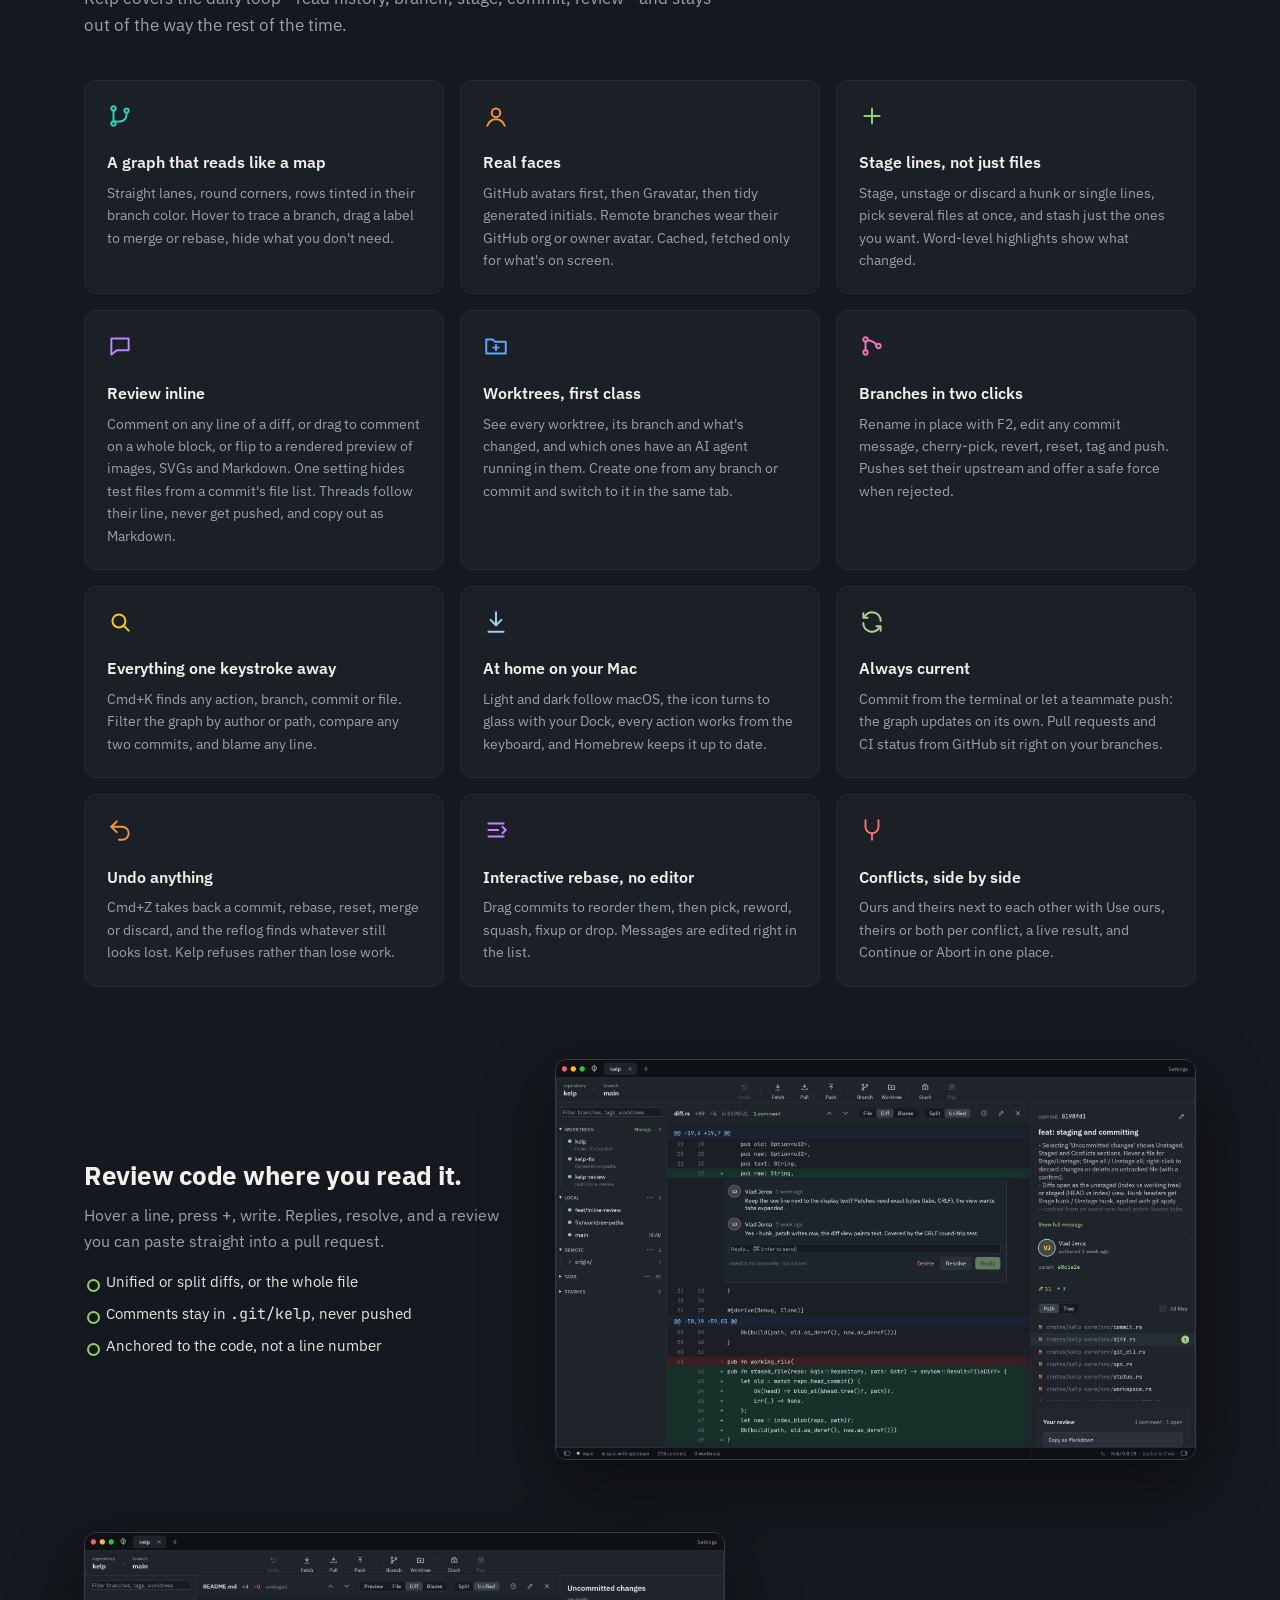
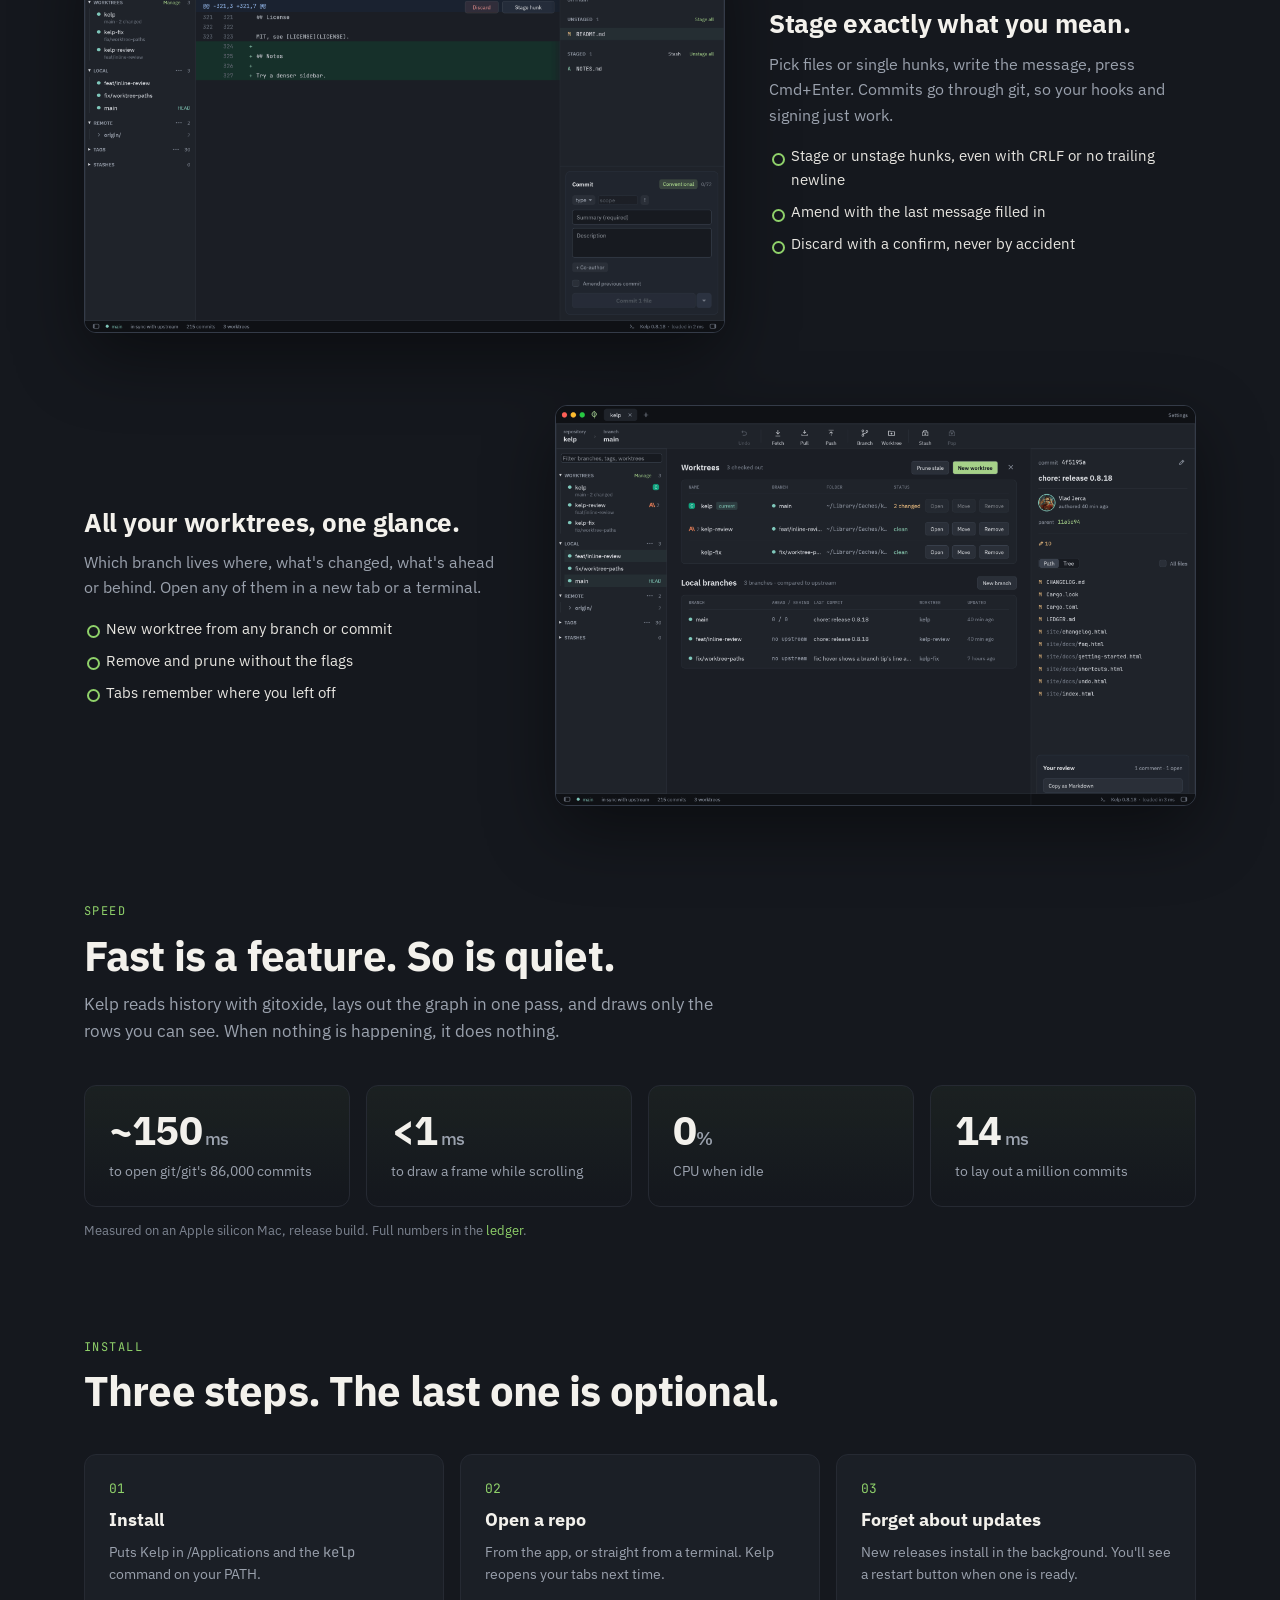
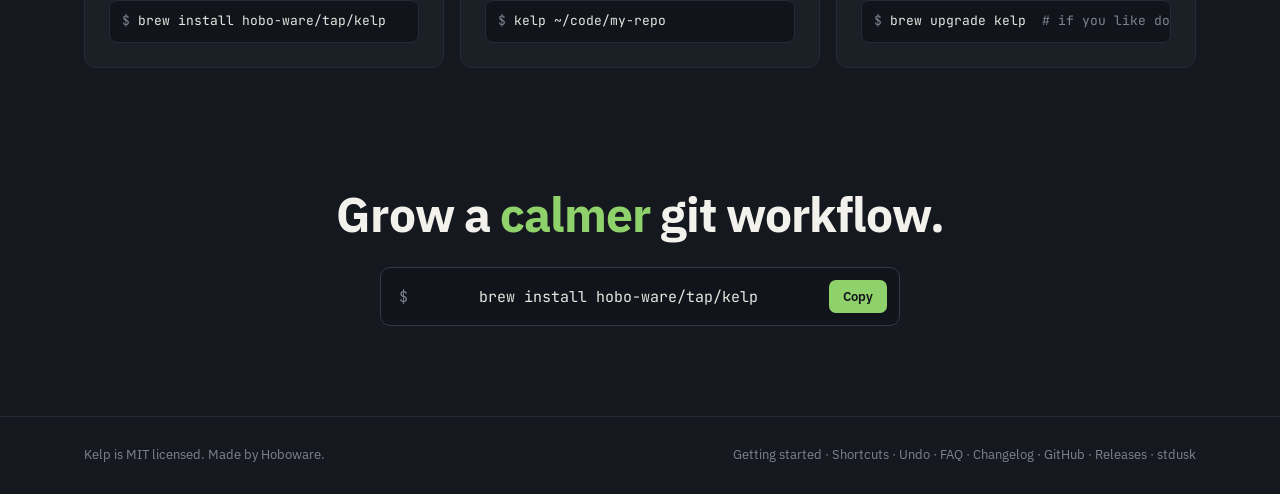
==== commit 16d84777: "docs: log the hide test files setting and list it in the README and site" ====
--- a/site/index.html
+++ b/site/index.html
@@ -124,7 +124,7 @@
     </div>
     <div class="card">
       <svg viewBox="0 0 24 24" fill="none" stroke="#c084fc" stroke-width="1.8" stroke-linejoin="round"><path d="M4 5h16v11H9l-5 4z"/></svg>
-      <h3>Review inline</h3><p>Comment on any line of a diff, or drag to comment on a whole block, or flip to a rendered preview of images, SVGs and Markdown. Threads follow their line, never get pushed, and copy out as Markdown.</p>
+      <h3>Review inline</h3><p>Comment on any line of a diff, or drag to comment on a whole block, or flip to a rendered preview of images, SVGs and Markdown. One setting hides test files from a commit's file list. Threads follow their line, never get pushed, and copy out as Markdown.</p>
     </div>
     <div class="card">
       <svg viewBox="0 0 24 24" fill="none" stroke="#60a5fa" stroke-width="1.8" stroke-linejoin="round"><path d="M3 6h6l2 2h10v11H3z"/><path d="M12 11v5M9.5 13.5h5" stroke-linecap="round"/></svg>
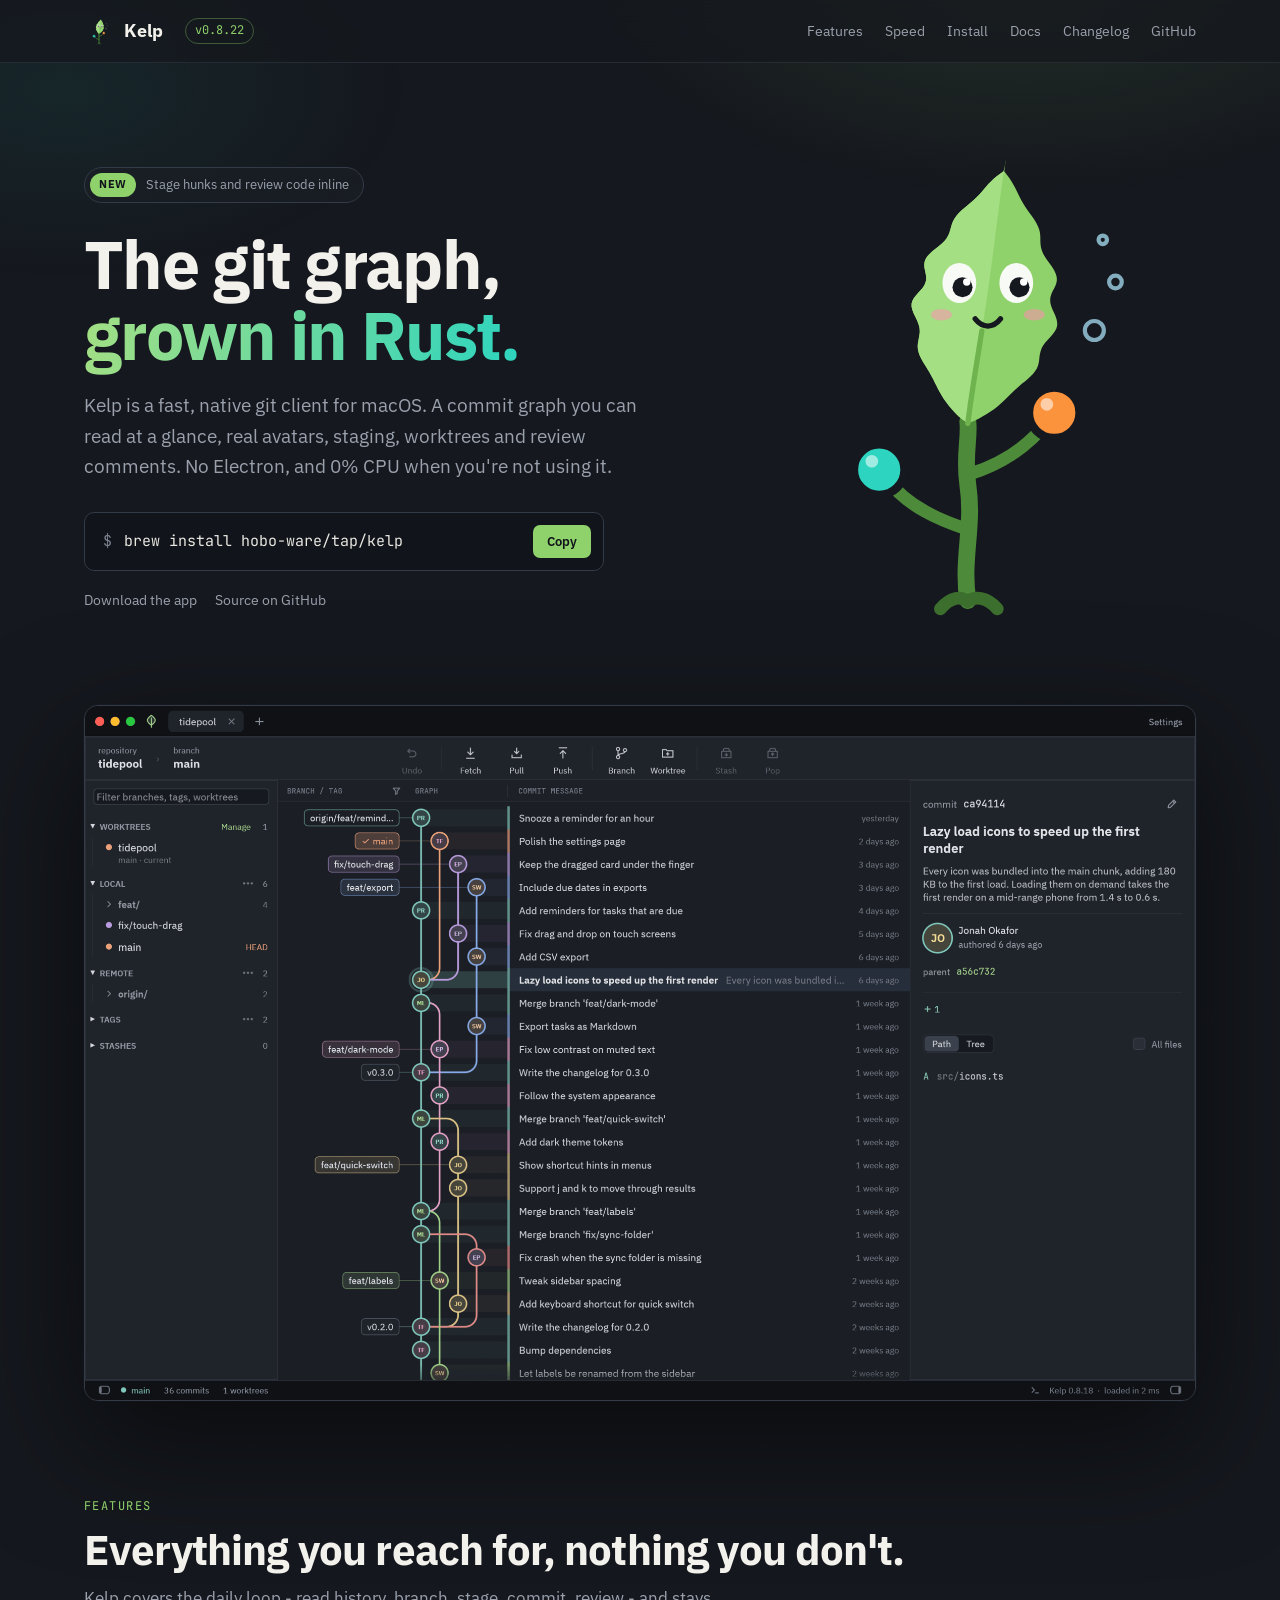
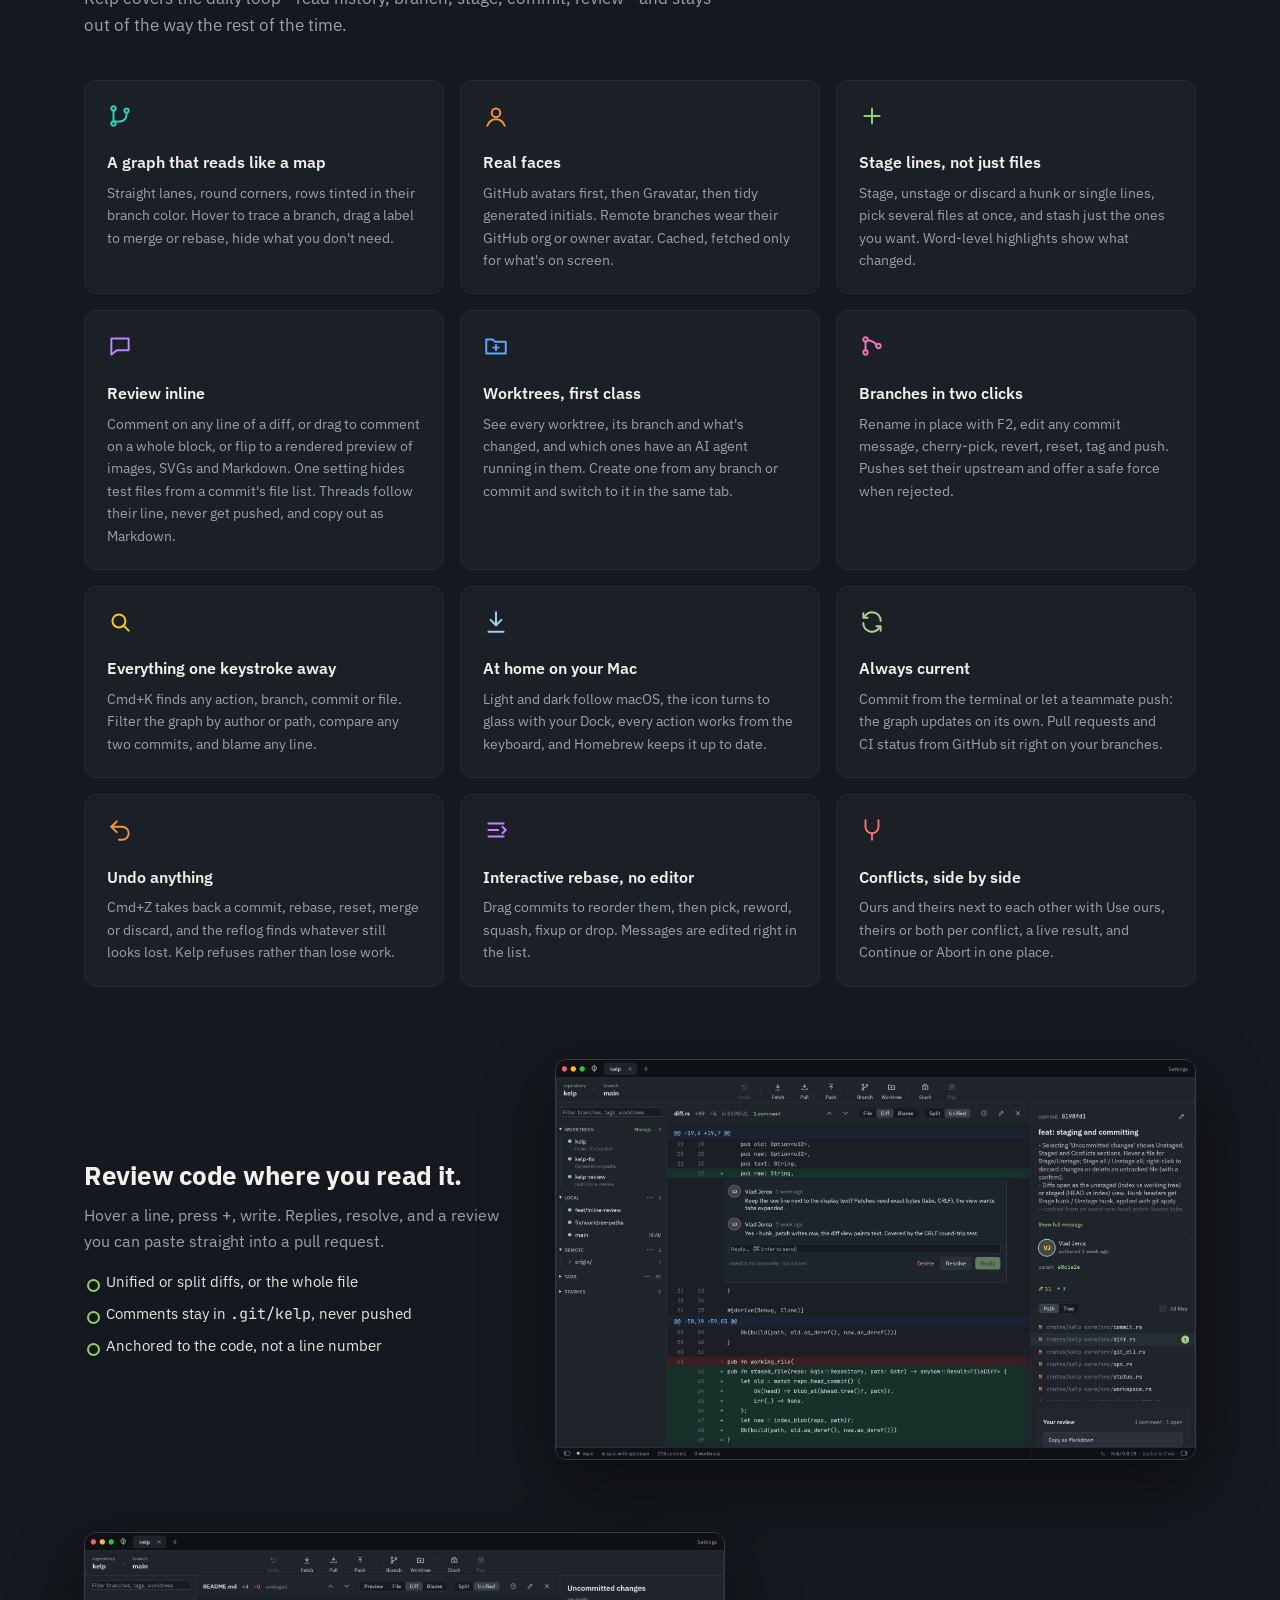
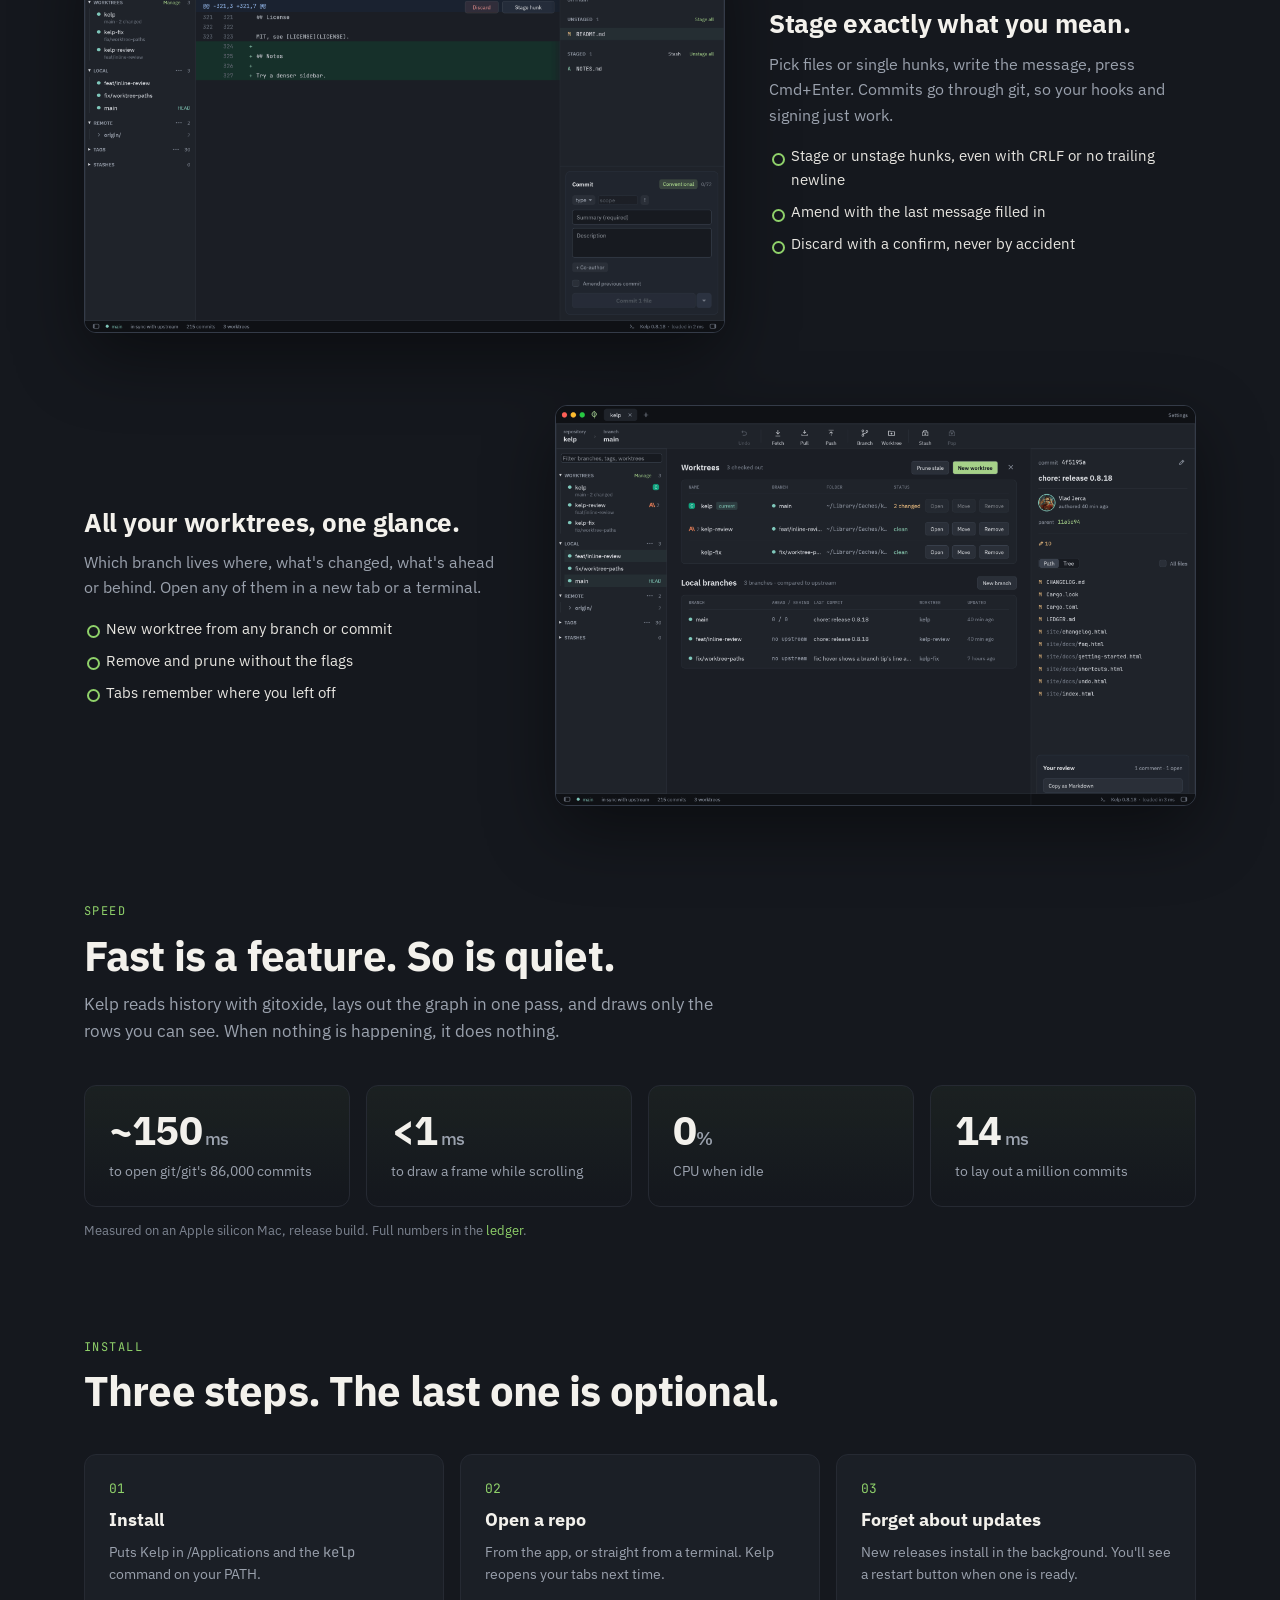
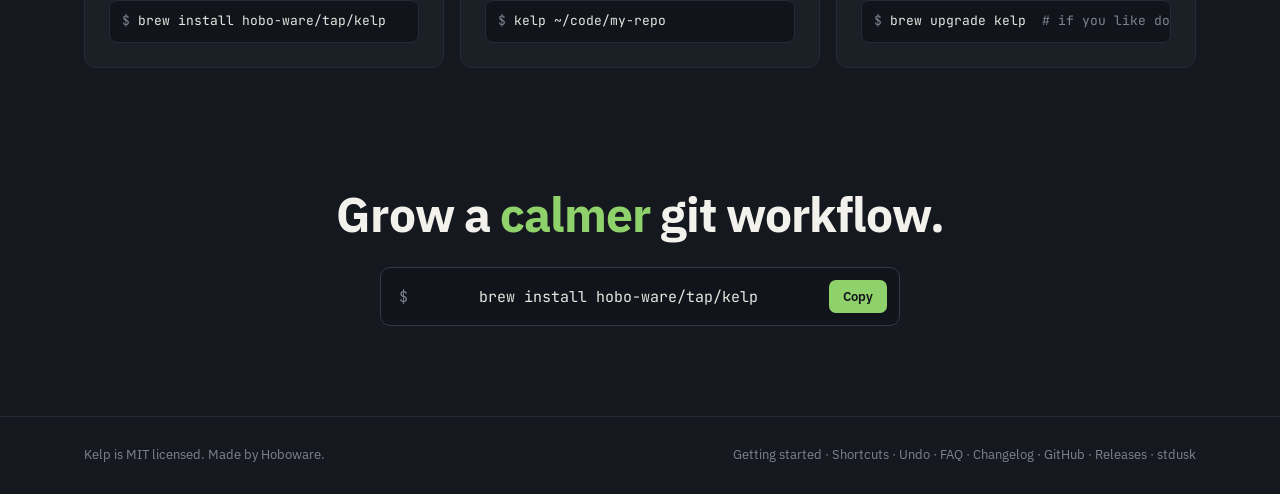
==== commit 8e82bbf9: "chore: release 0.8.22" ====
--- a/site/index.html
+++ b/site/index.html
@@ -30,7 +30,7 @@
   "description": "A fast, native git client for macOS with a beautiful commit graph, hunk staging, worktrees and inline review comments.",
   "applicationCategory": "DeveloperApplication",
   "operatingSystem": "macOS 12 or later",
-  "softwareVersion": "0.8.21",
+  "softwareVersion": "0.8.22",
   "url": "https://kelp.hoboware.dev/",
   "downloadUrl": "https://github.com/Hobo-Ware/kelp/releases/latest",
   "installUrl": "https://kelp.hoboware.dev/#install",
@@ -50,7 +50,7 @@
 
 <nav><div class="wrap">
   <a class="brand" href="#top"><img src="mascot.svg" alt="" width="30" height="30">Kelp</a>
-  <span class="version">v0.8.21</span>
+  <span class="version">v0.8.22</span>
   <div class="navlinks">
     <a href="#features">Features</a>
     <a href="#speed">Speed</a>
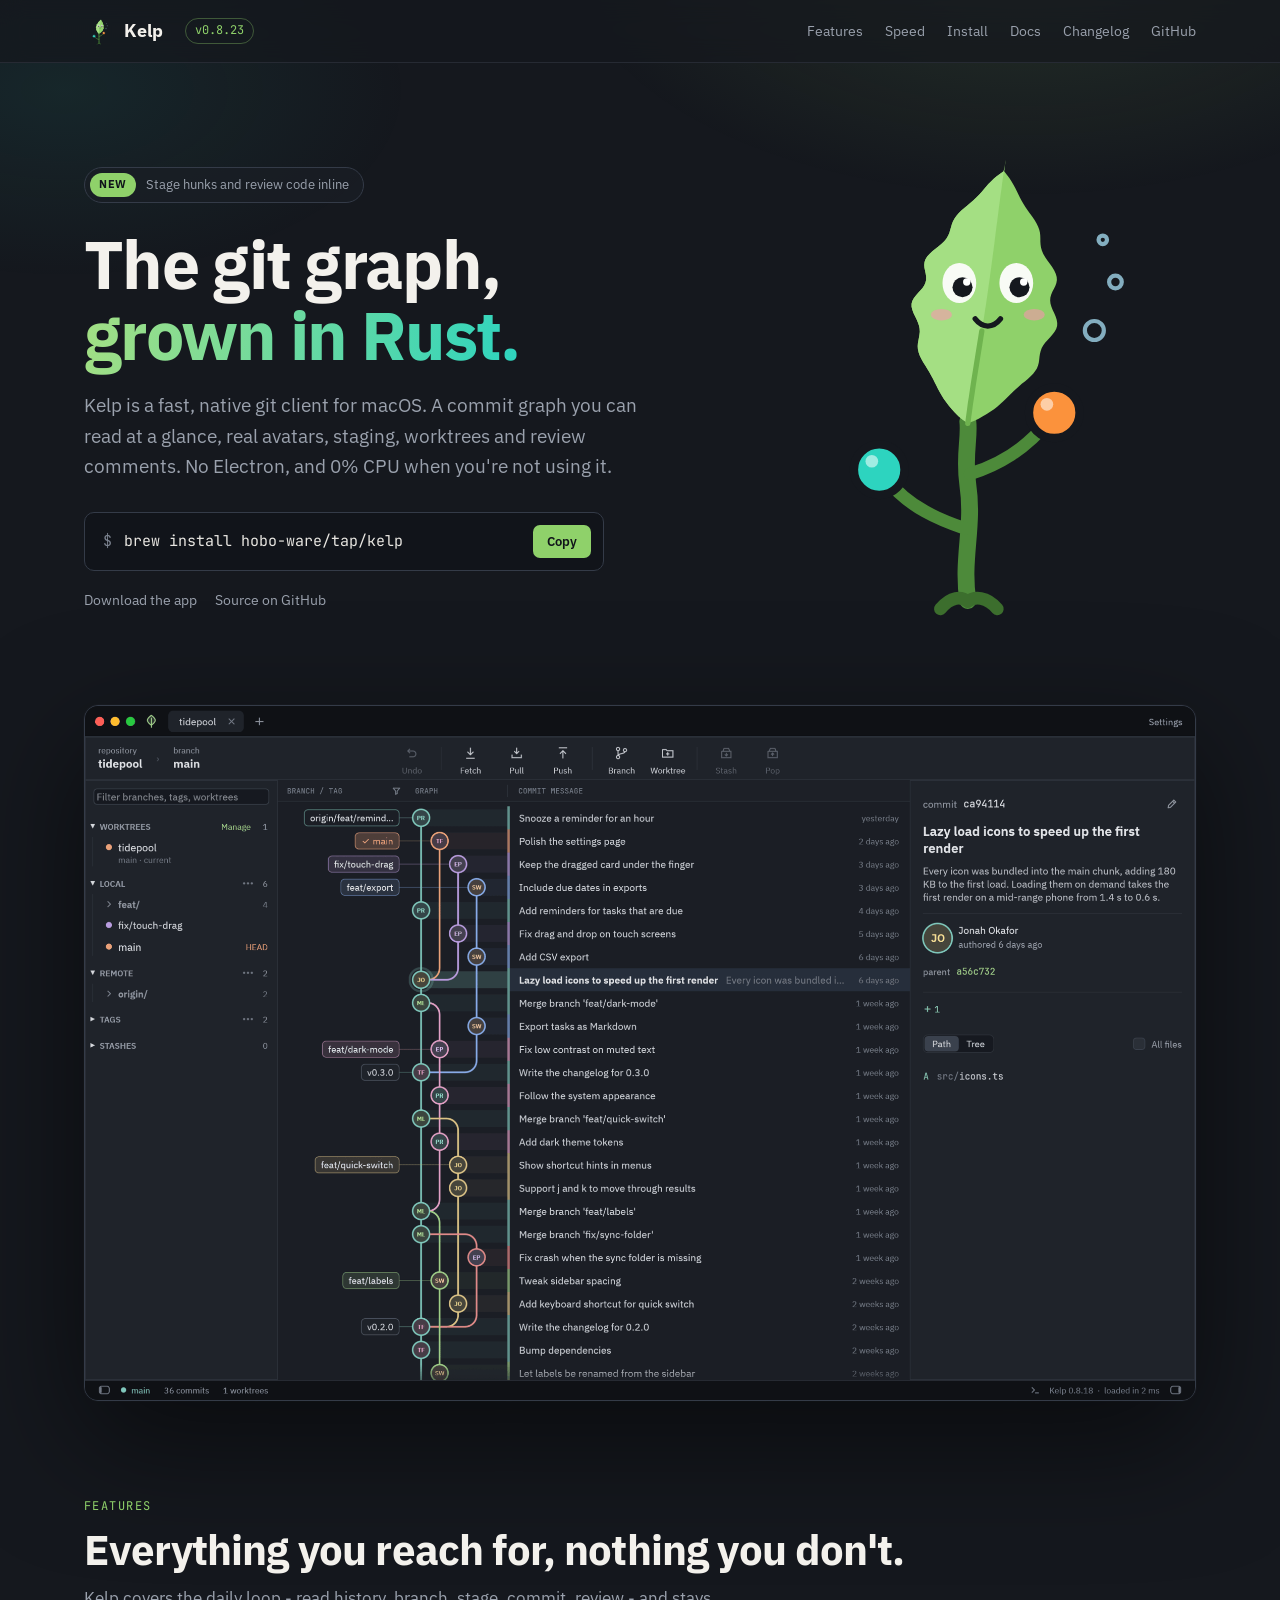
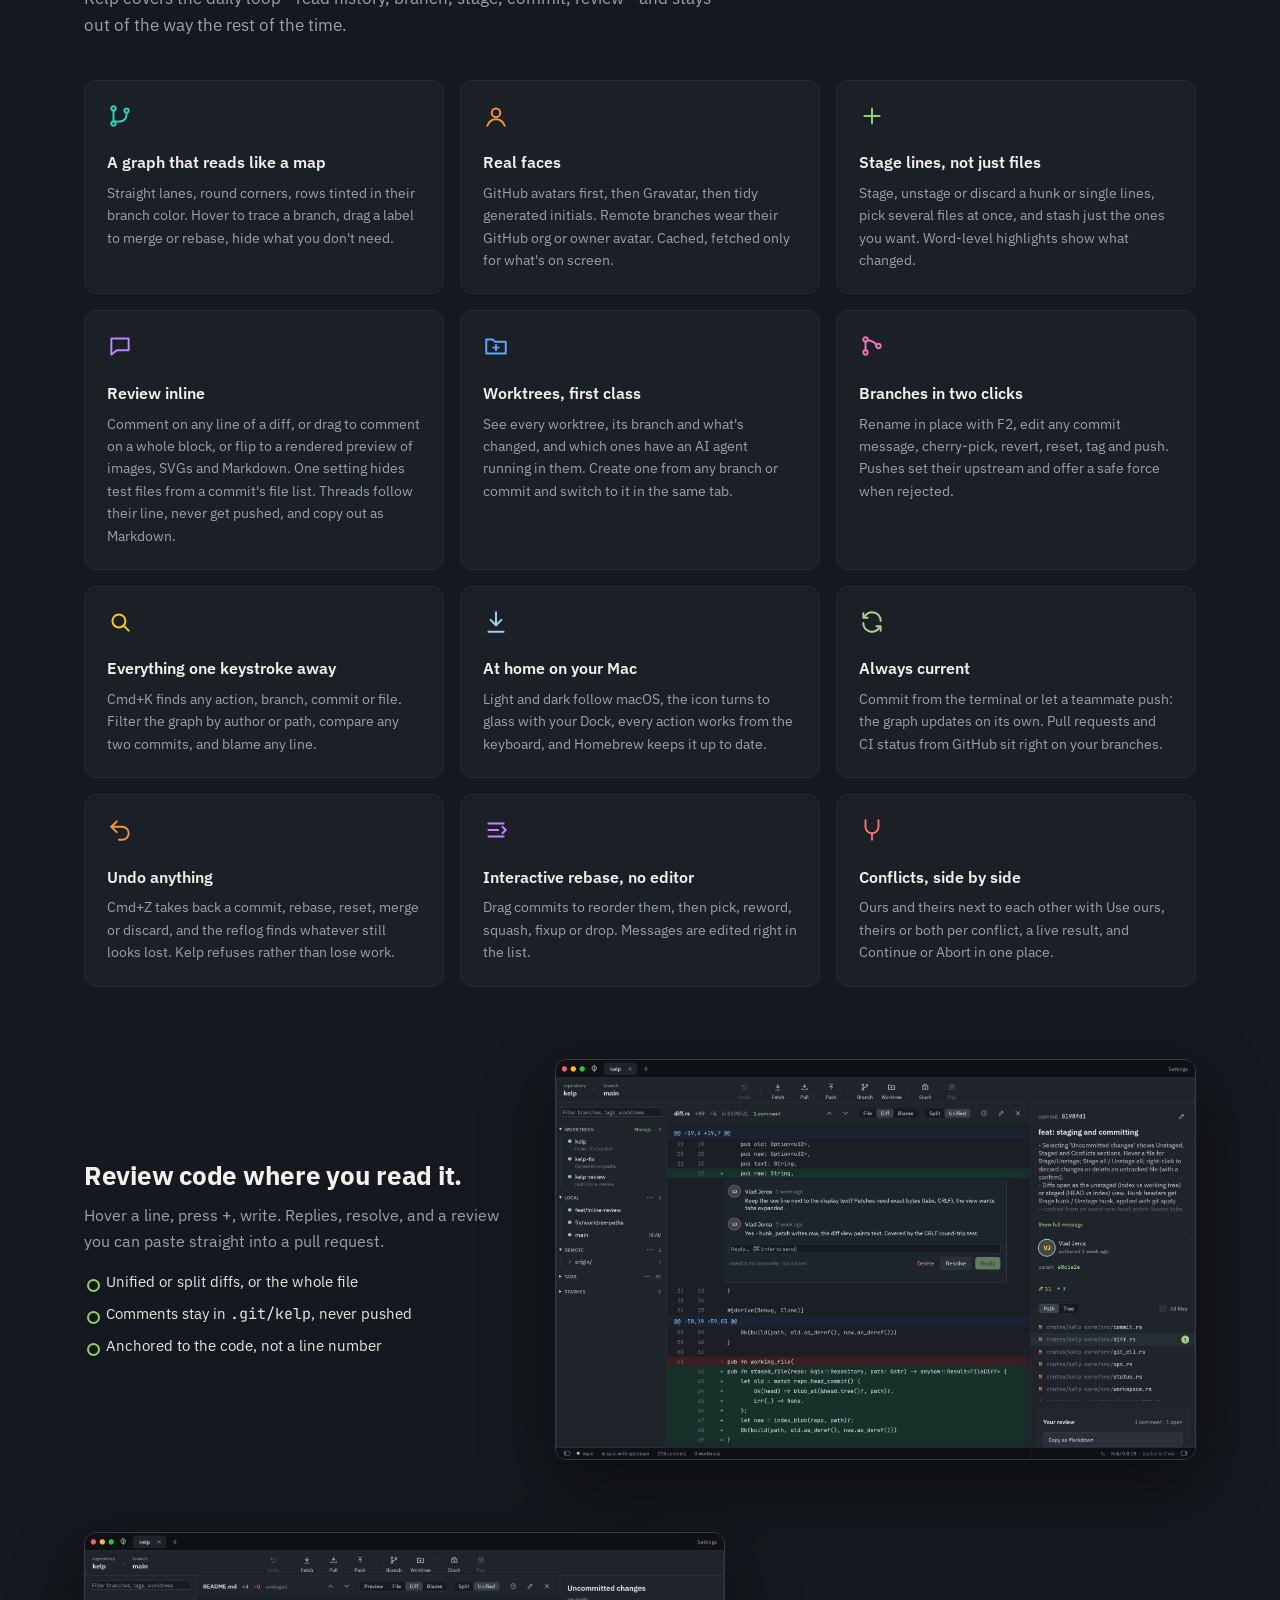
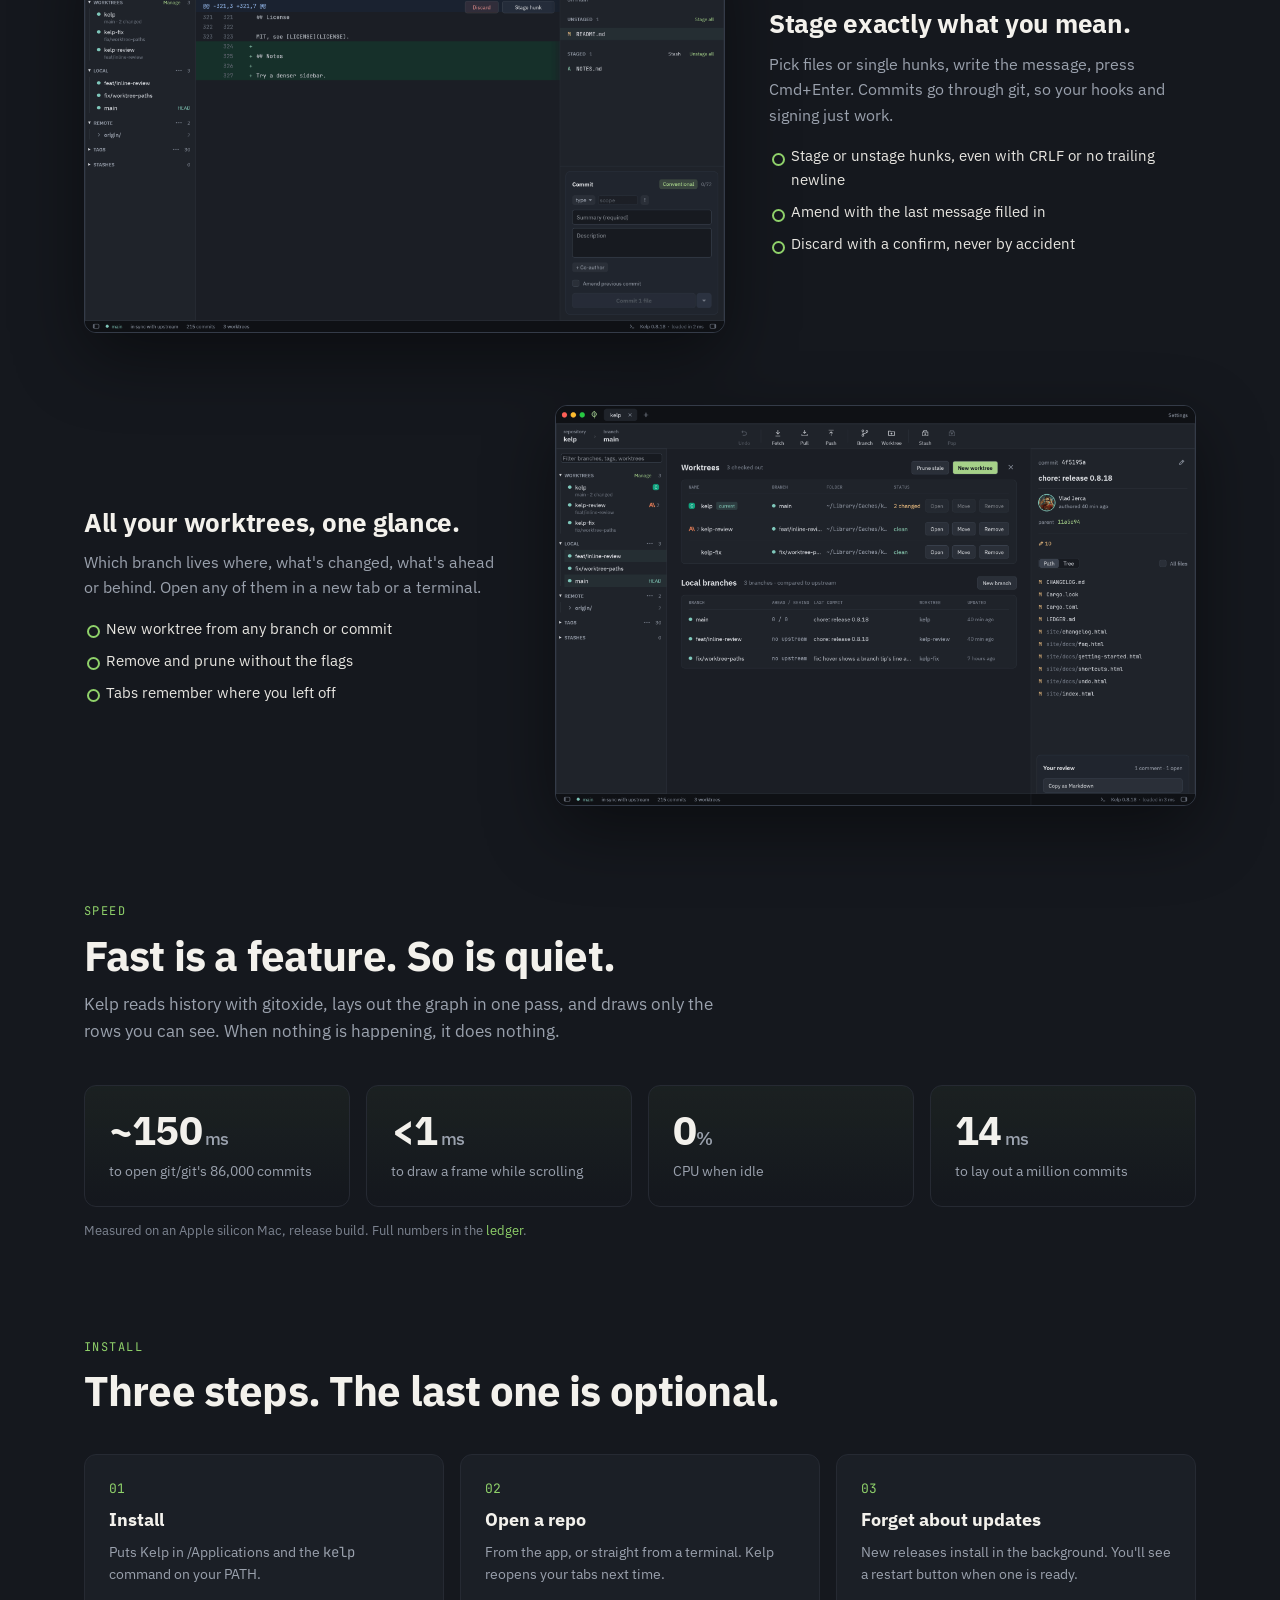
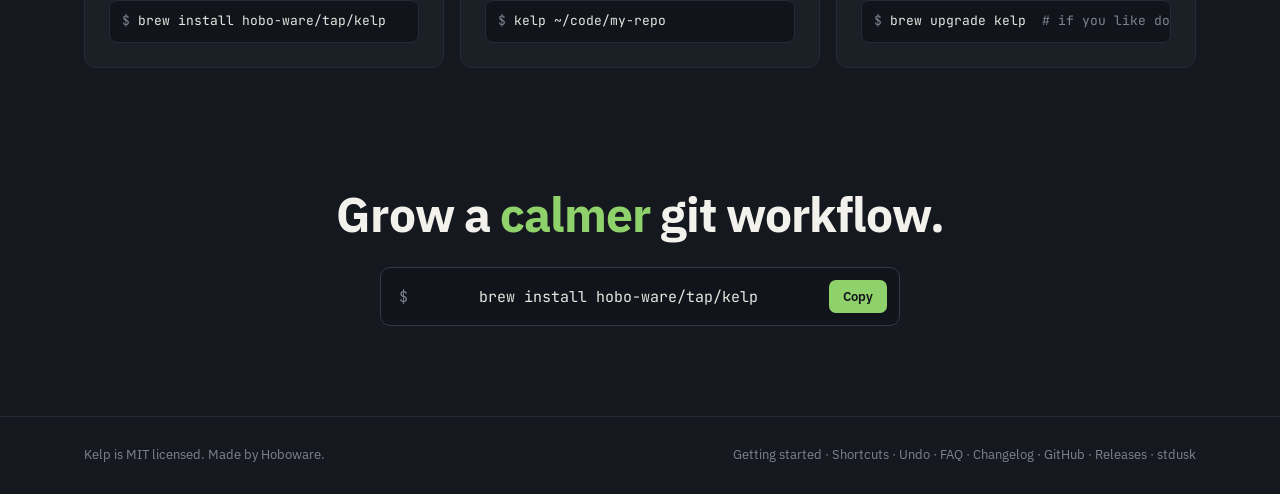
==== commit 9206cb4a: "chore: release 0.8.23" ====
--- a/site/index.html
+++ b/site/index.html
@@ -30,7 +30,7 @@
   "description": "A fast, native git client for macOS with a beautiful commit graph, hunk staging, worktrees and inline review comments.",
   "applicationCategory": "DeveloperApplication",
   "operatingSystem": "macOS 12 or later",
-  "softwareVersion": "0.8.22",
+  "softwareVersion": "0.8.23",
   "url": "https://kelp.hoboware.dev/",
   "downloadUrl": "https://github.com/Hobo-Ware/kelp/releases/latest",
   "installUrl": "https://kelp.hoboware.dev/#install",
@@ -50,7 +50,7 @@
 
 <nav><div class="wrap">
   <a class="brand" href="#top"><img src="mascot.svg" alt="" width="30" height="30">Kelp</a>
-  <span class="version">v0.8.22</span>
+  <span class="version">v0.8.23</span>
   <div class="navlinks">
     <a href="#features">Features</a>
     <a href="#speed">Speed</a>
